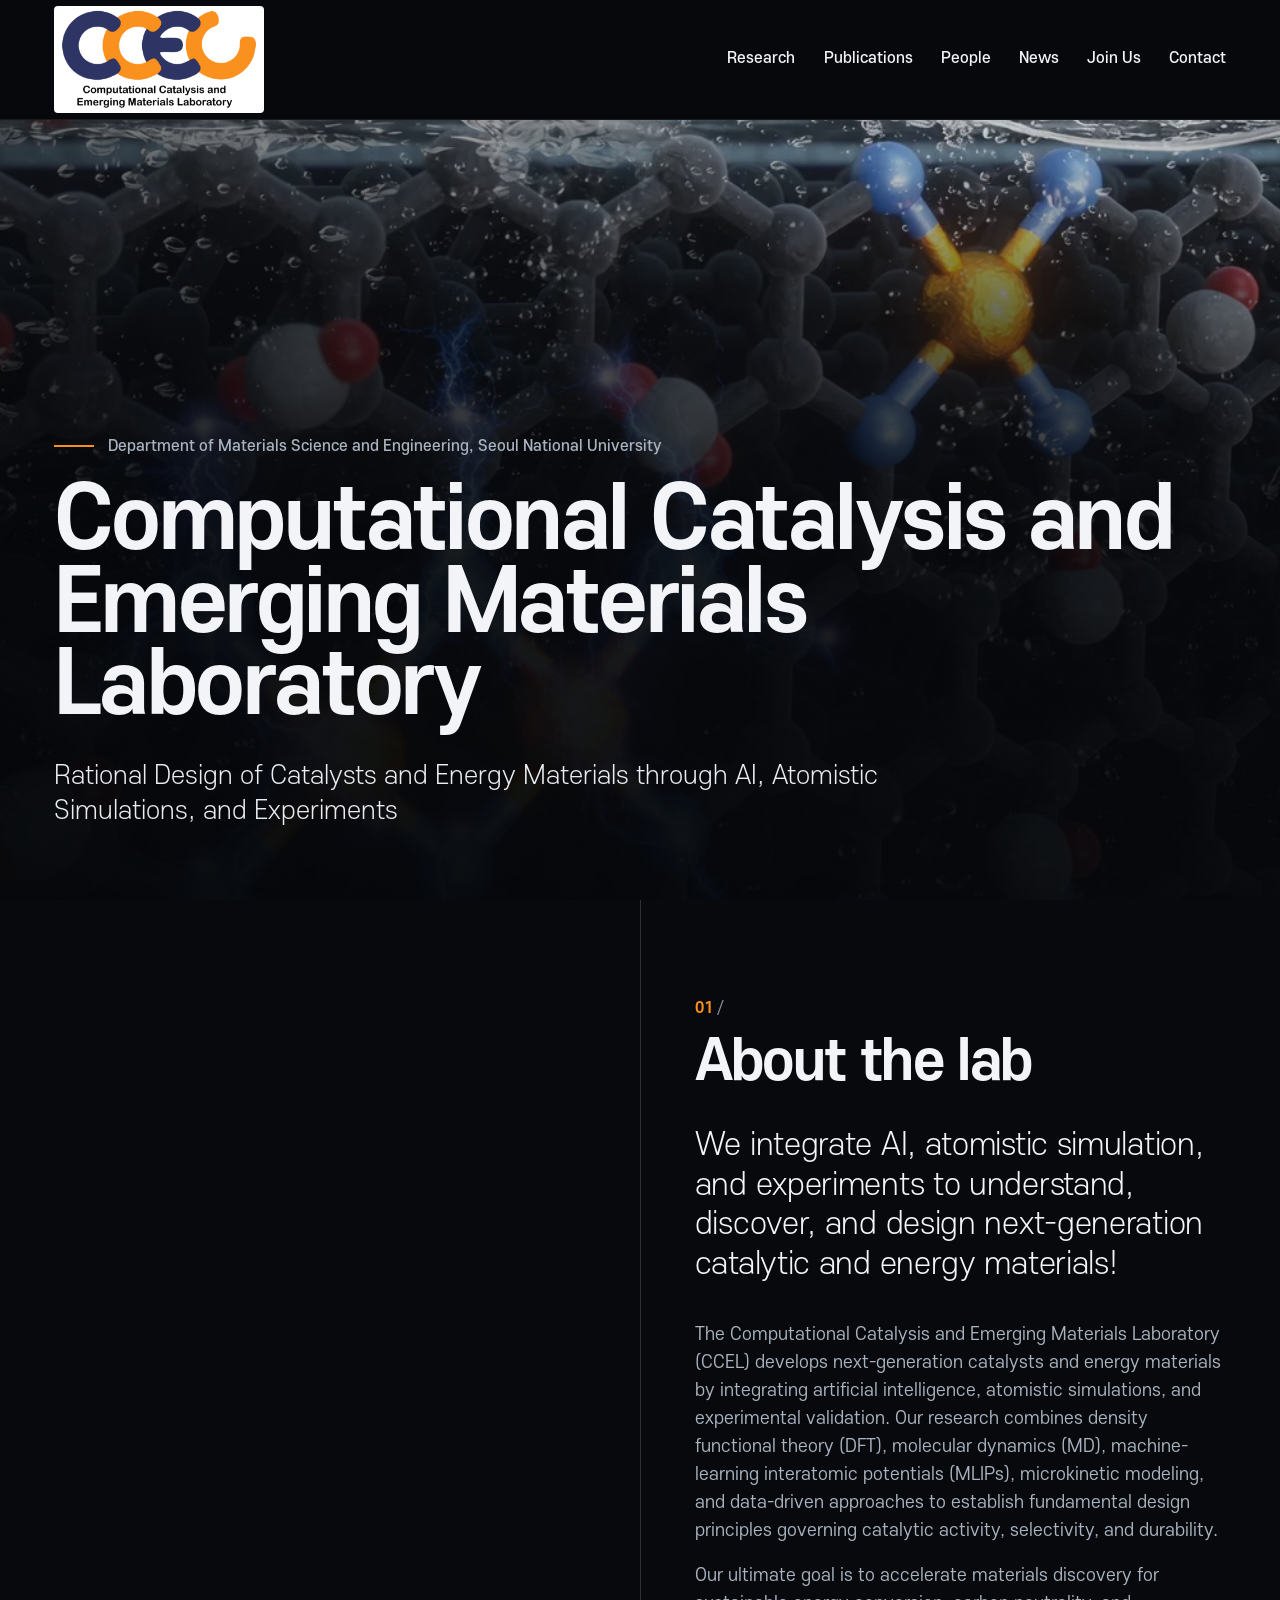
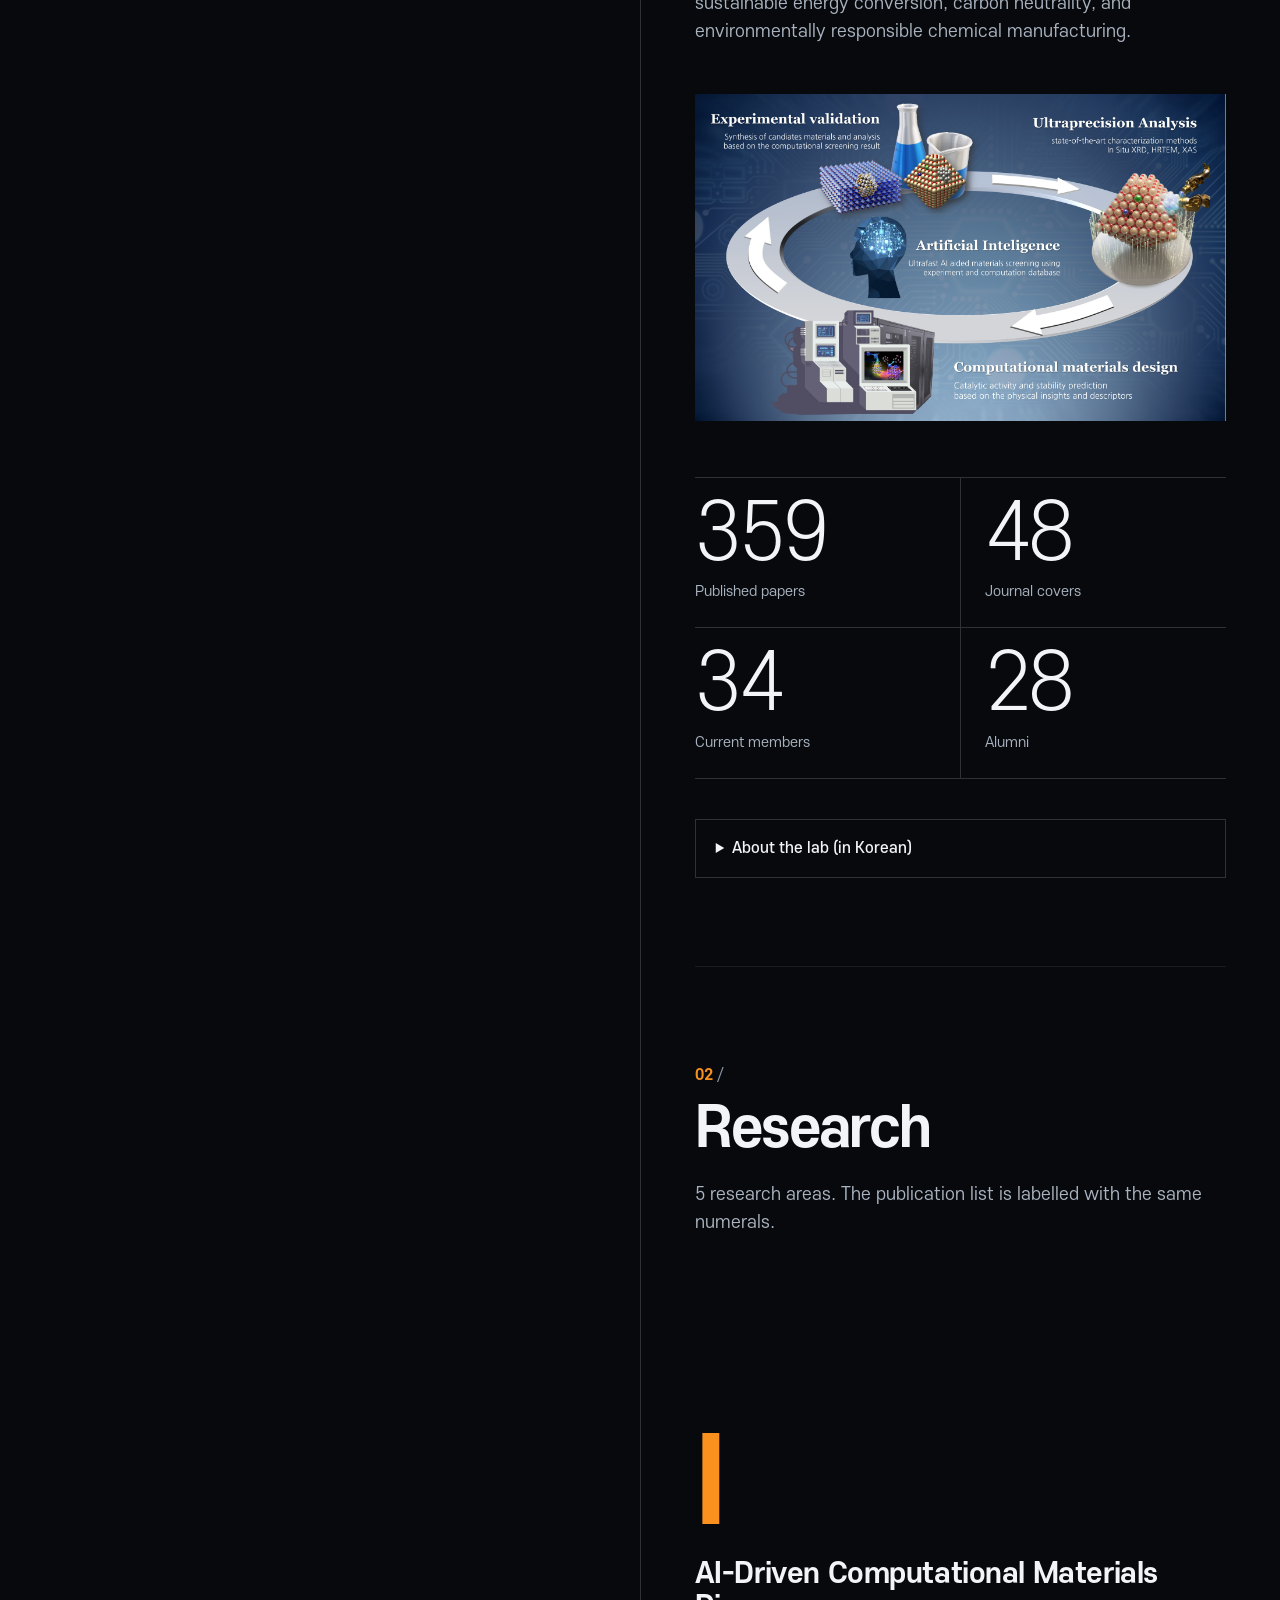
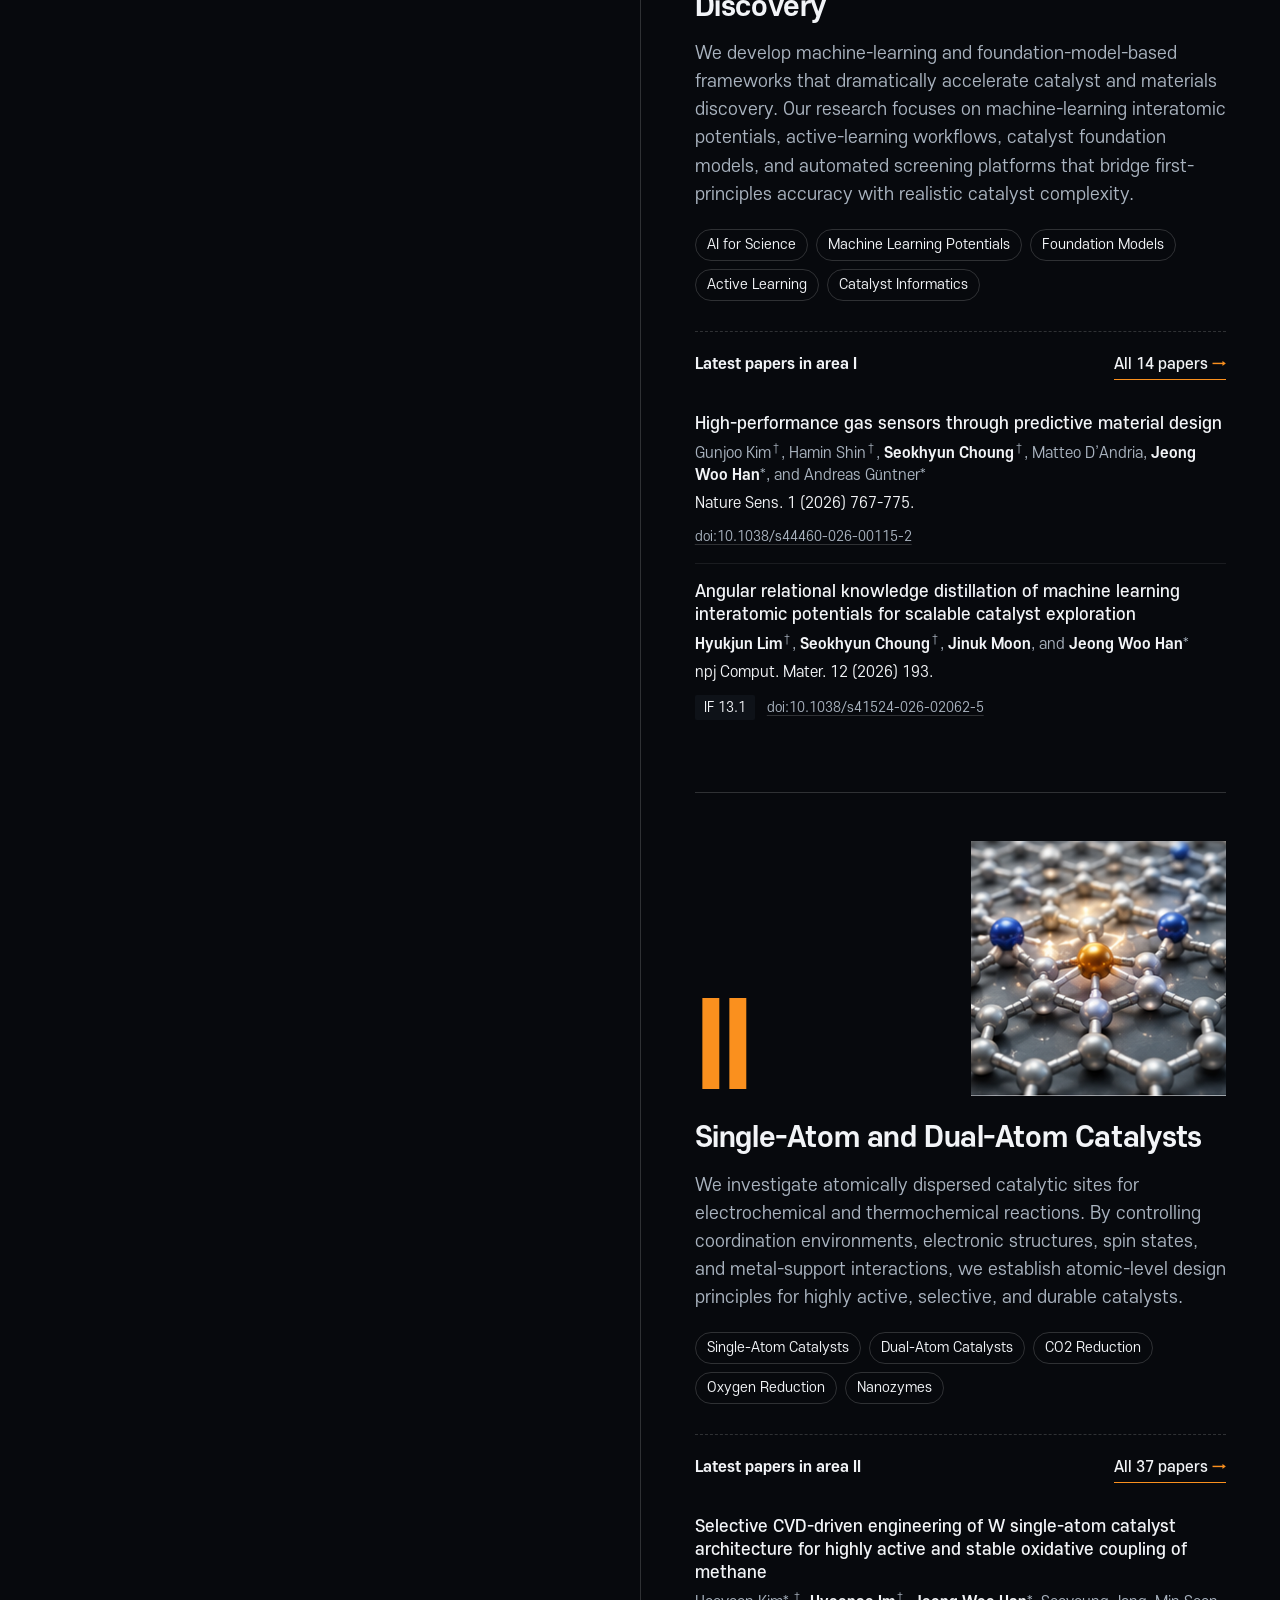
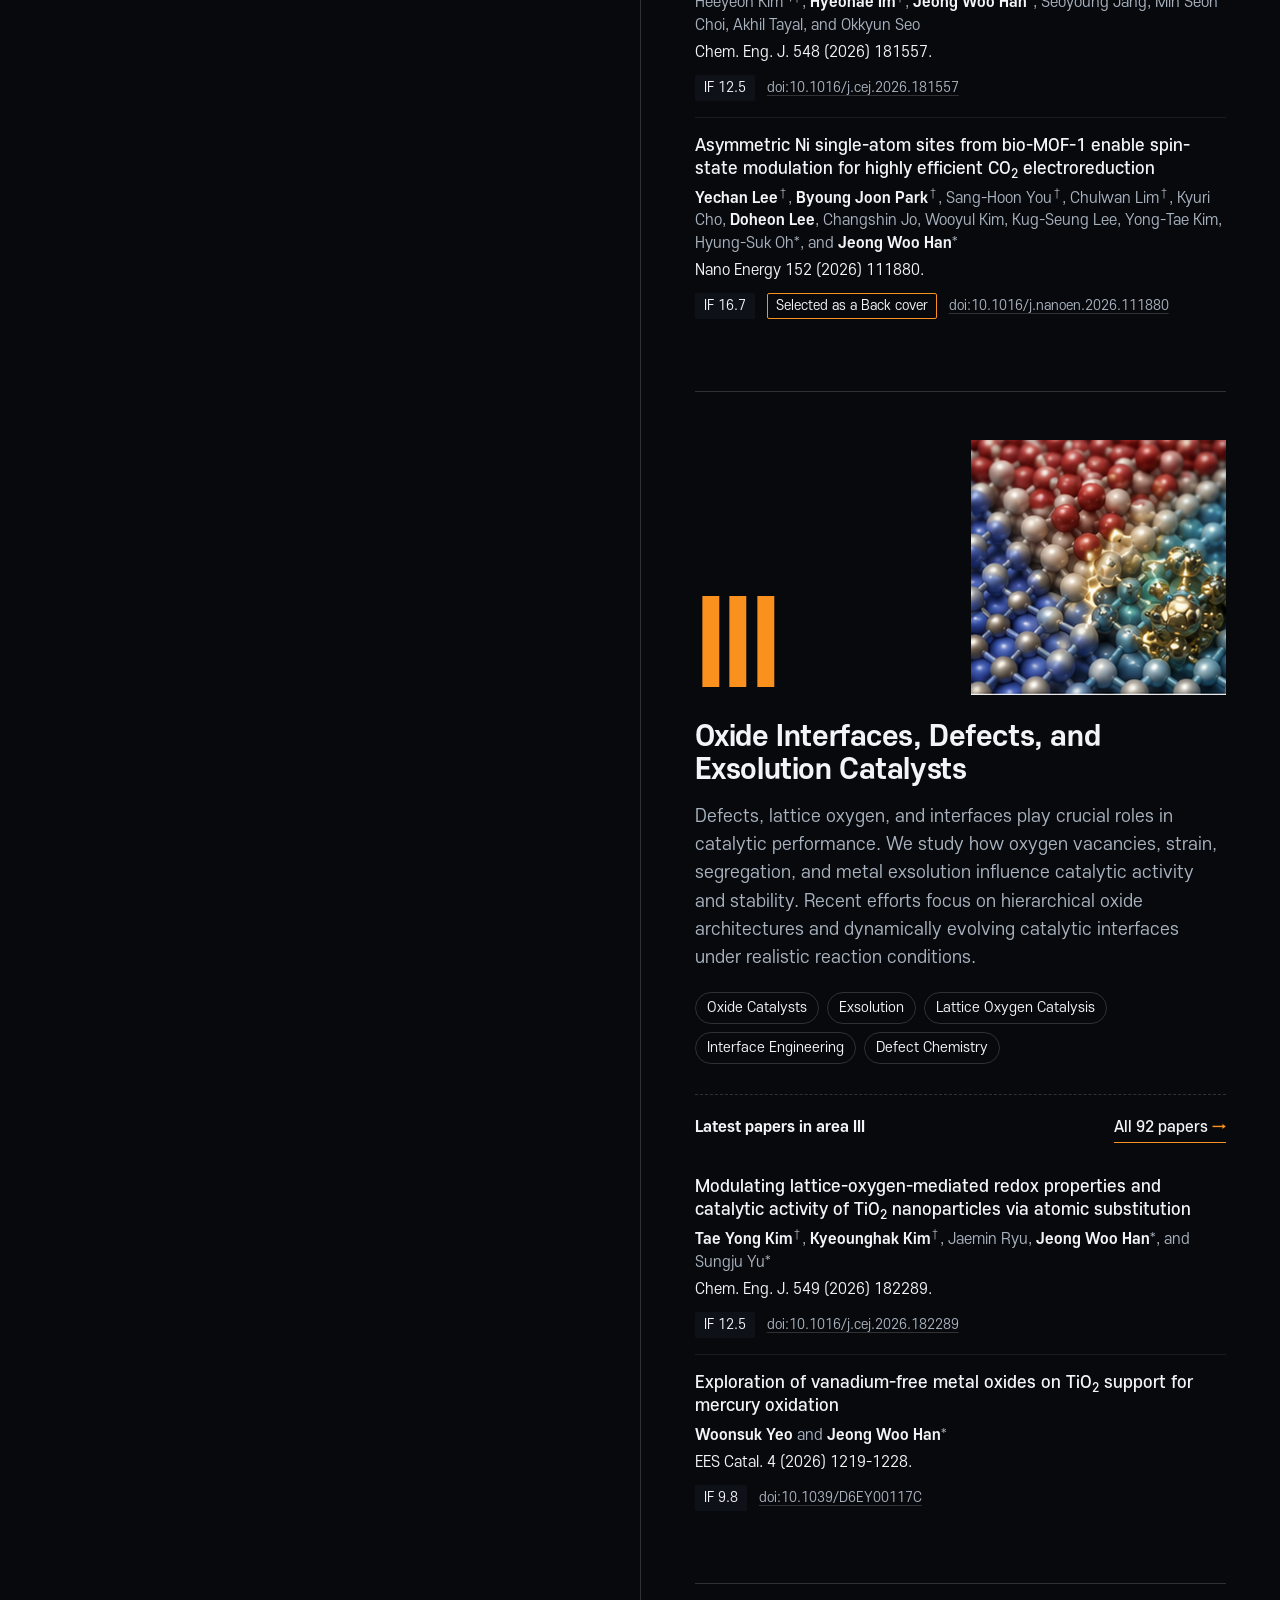
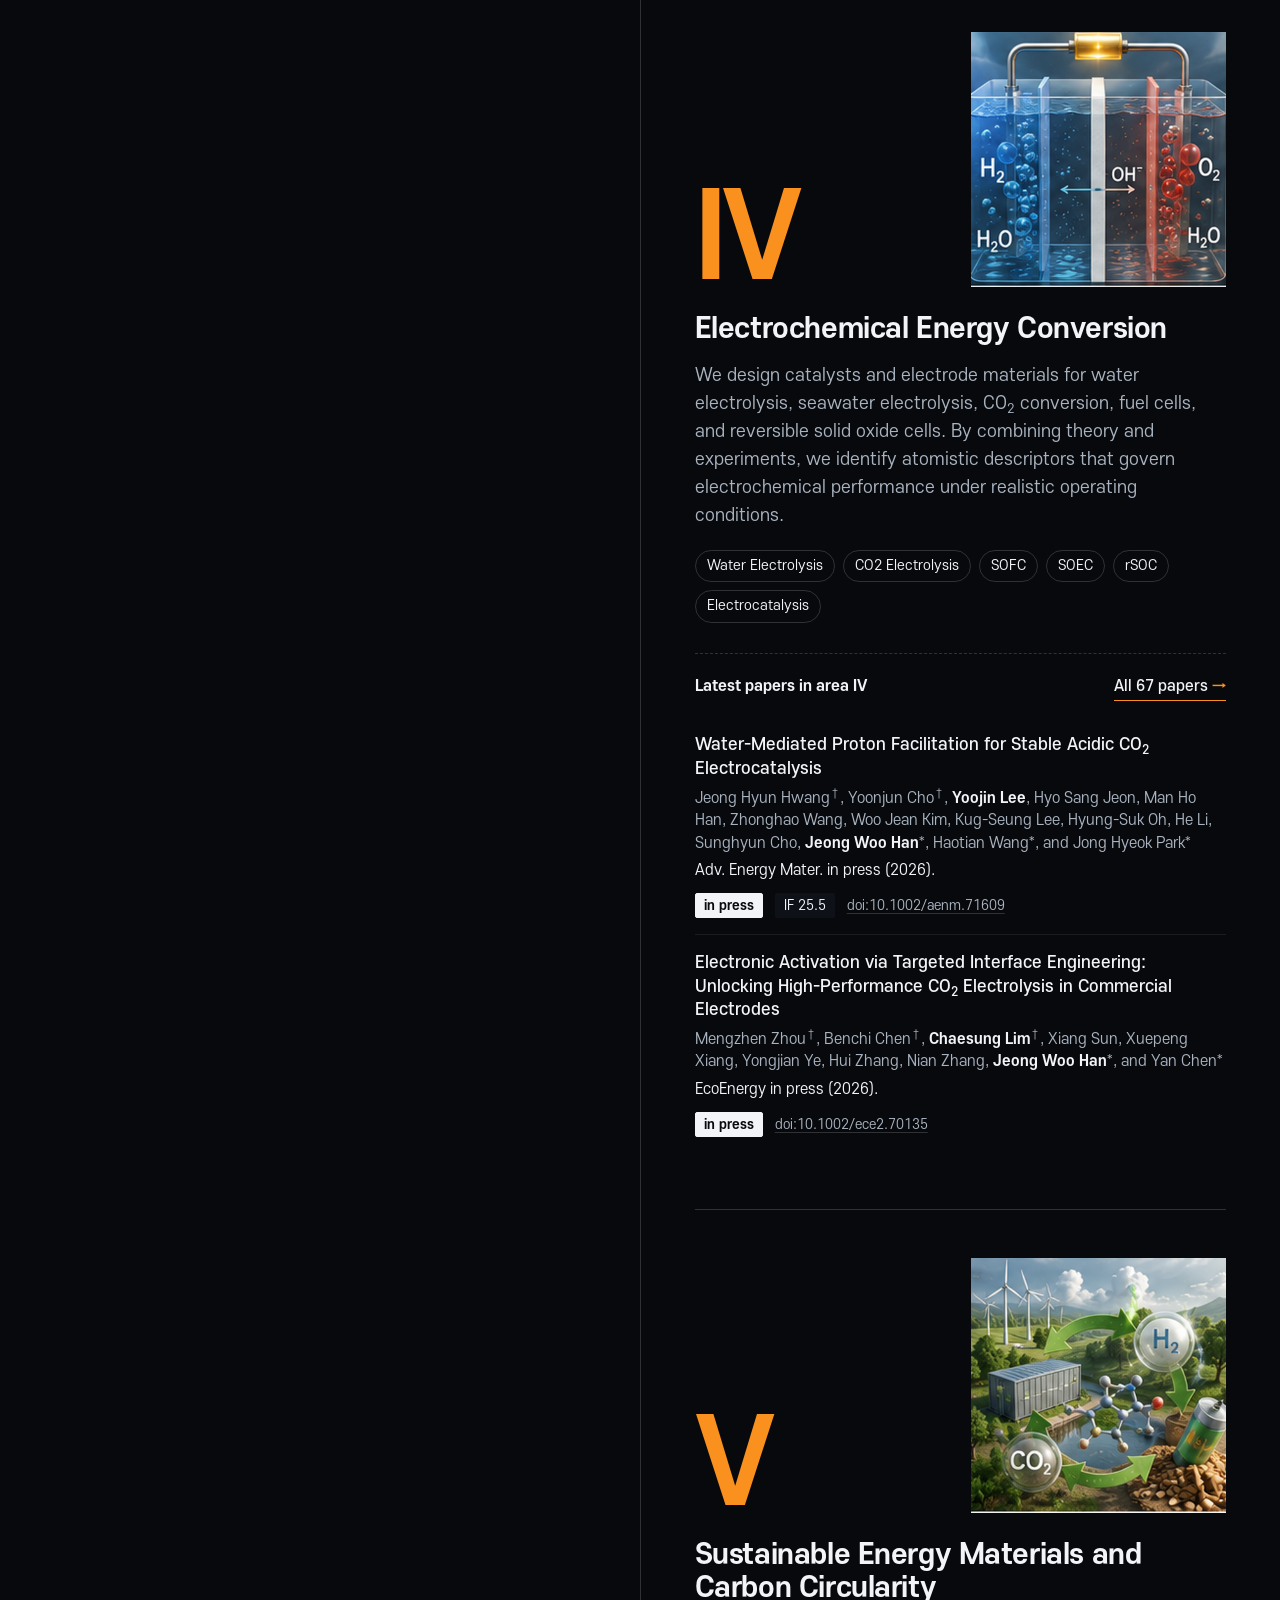
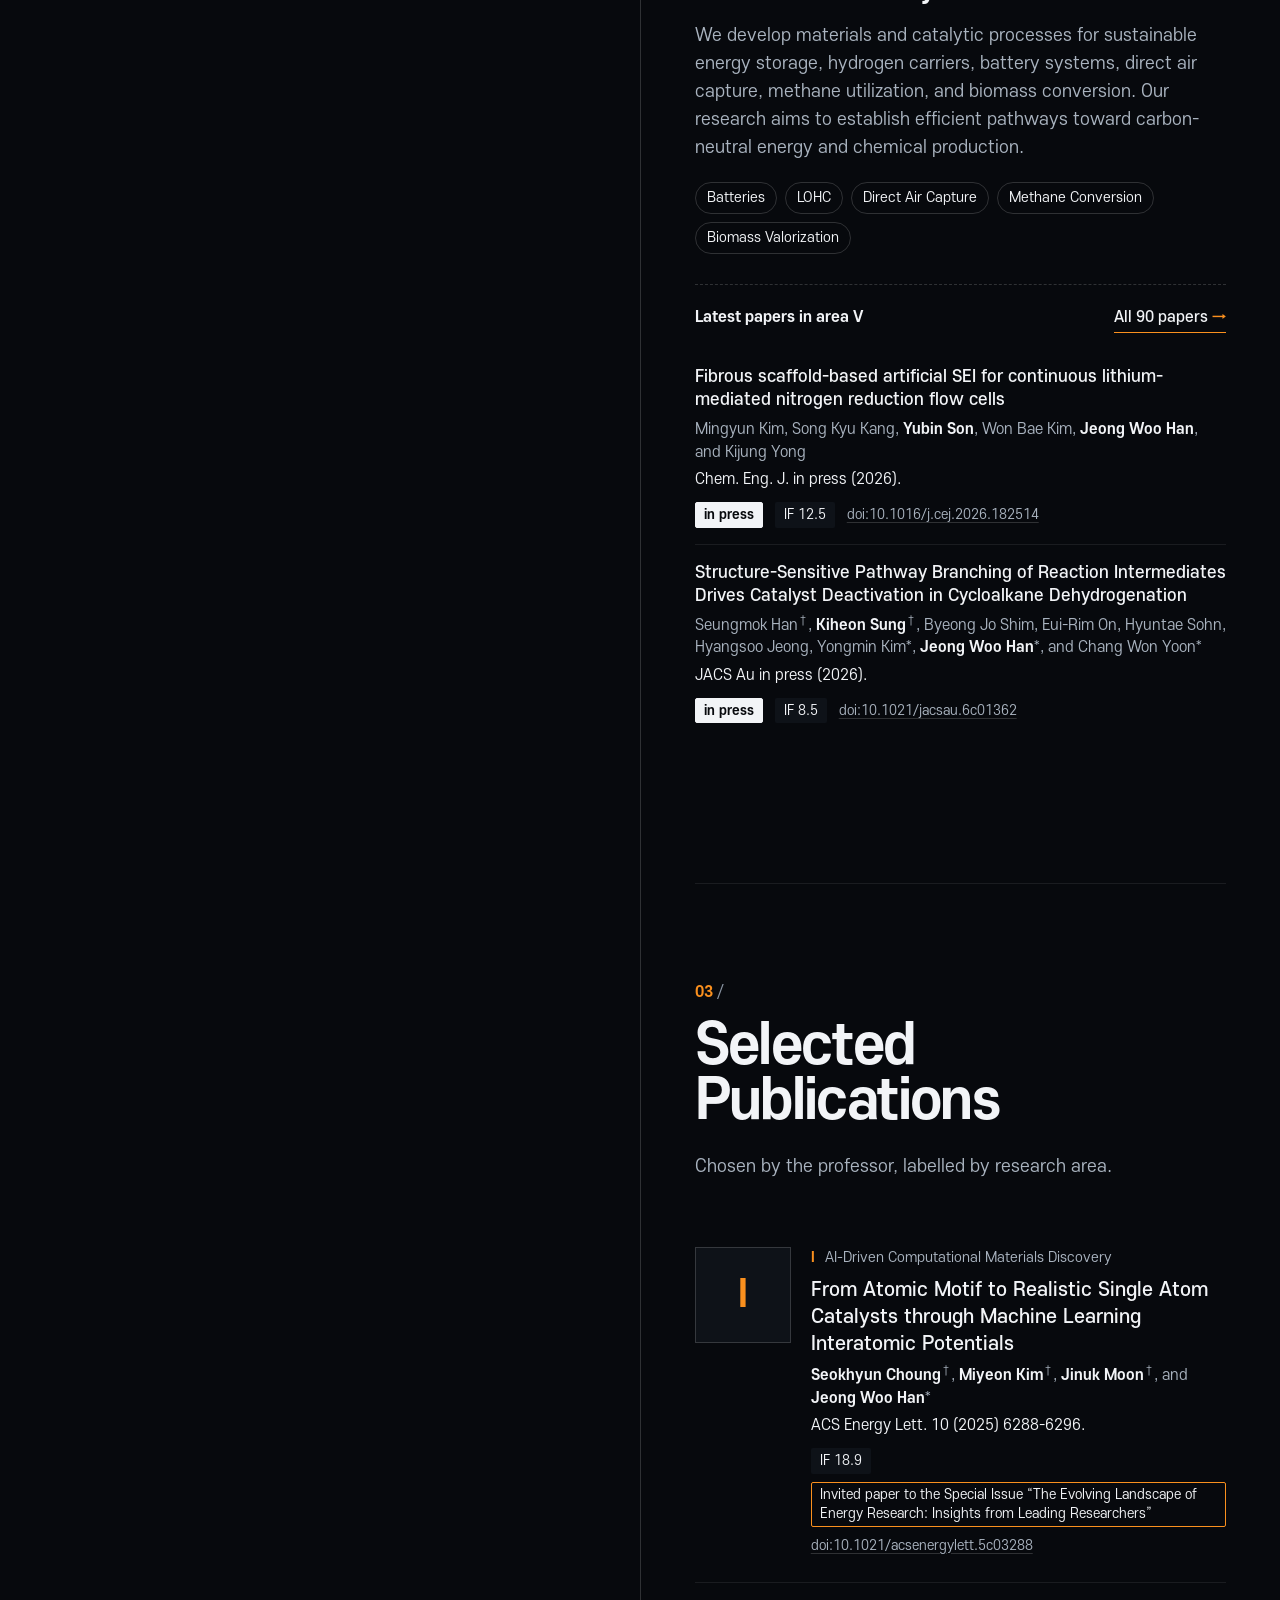
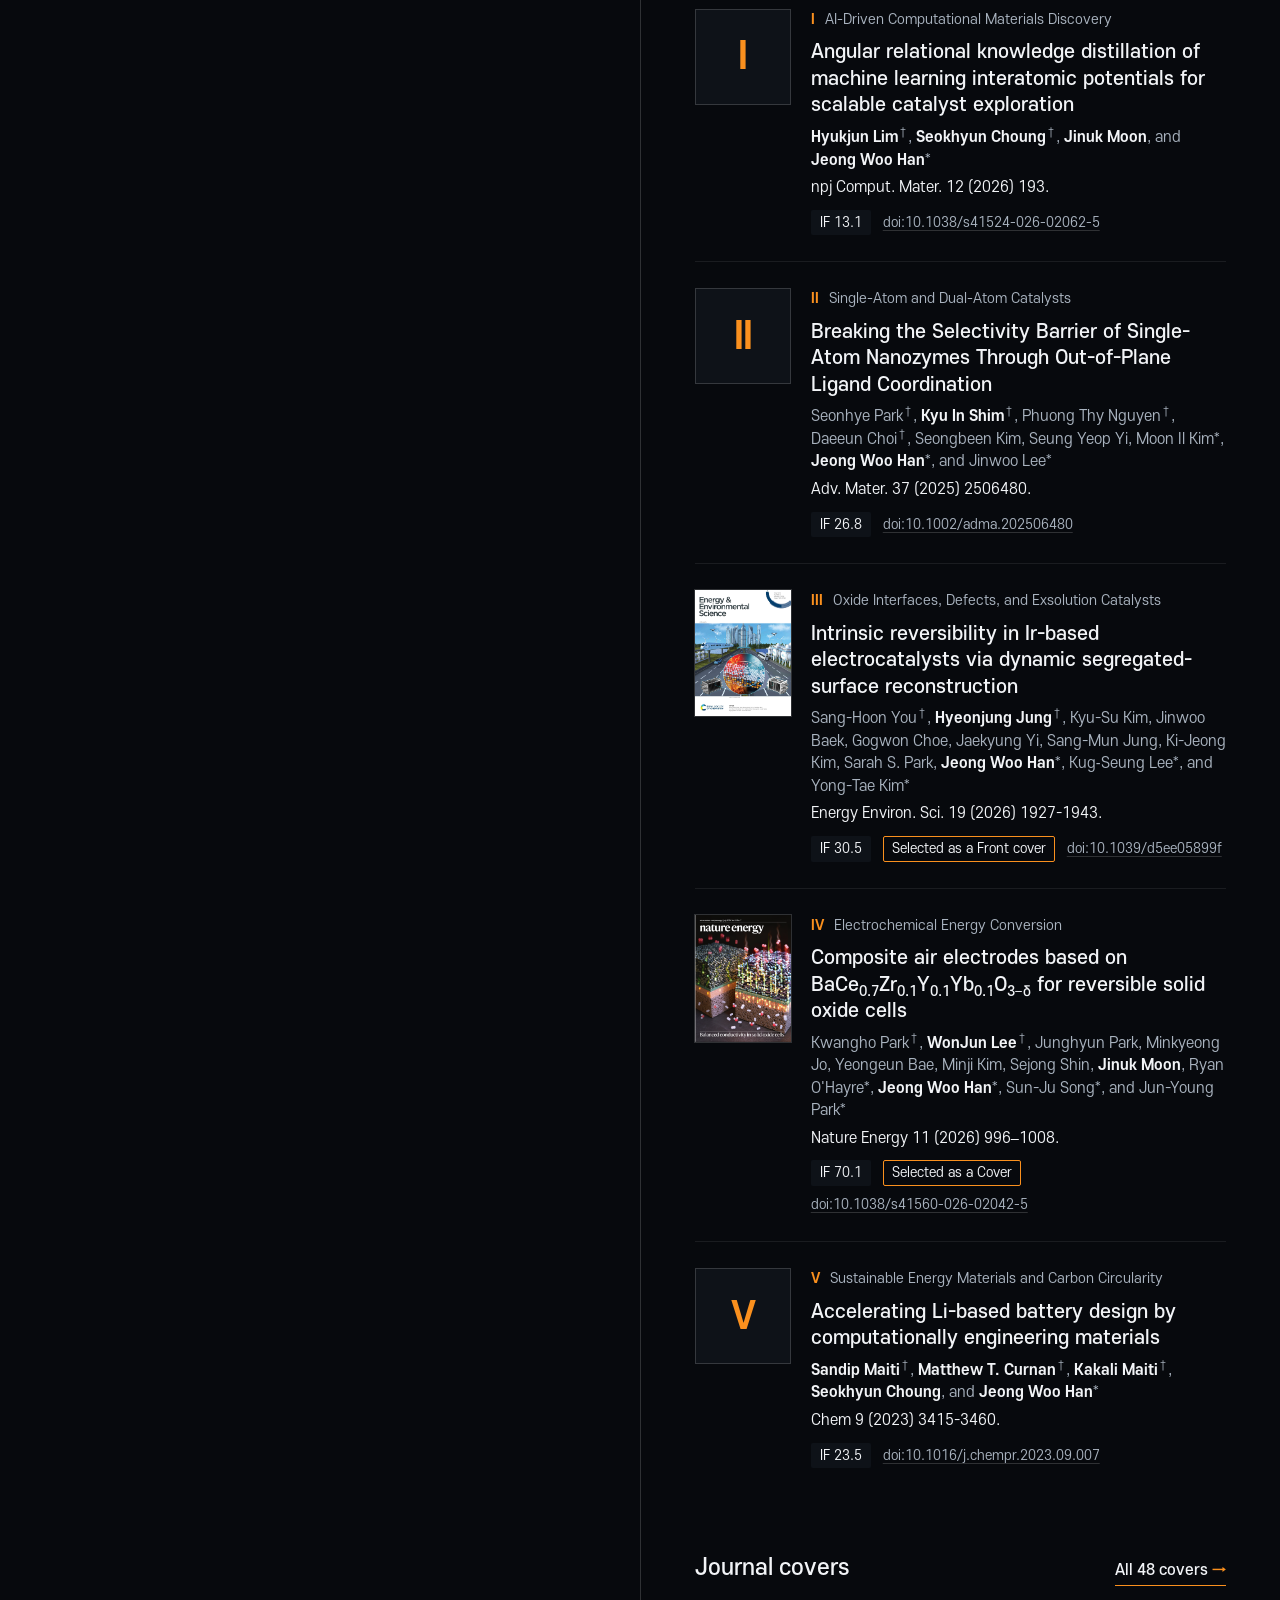
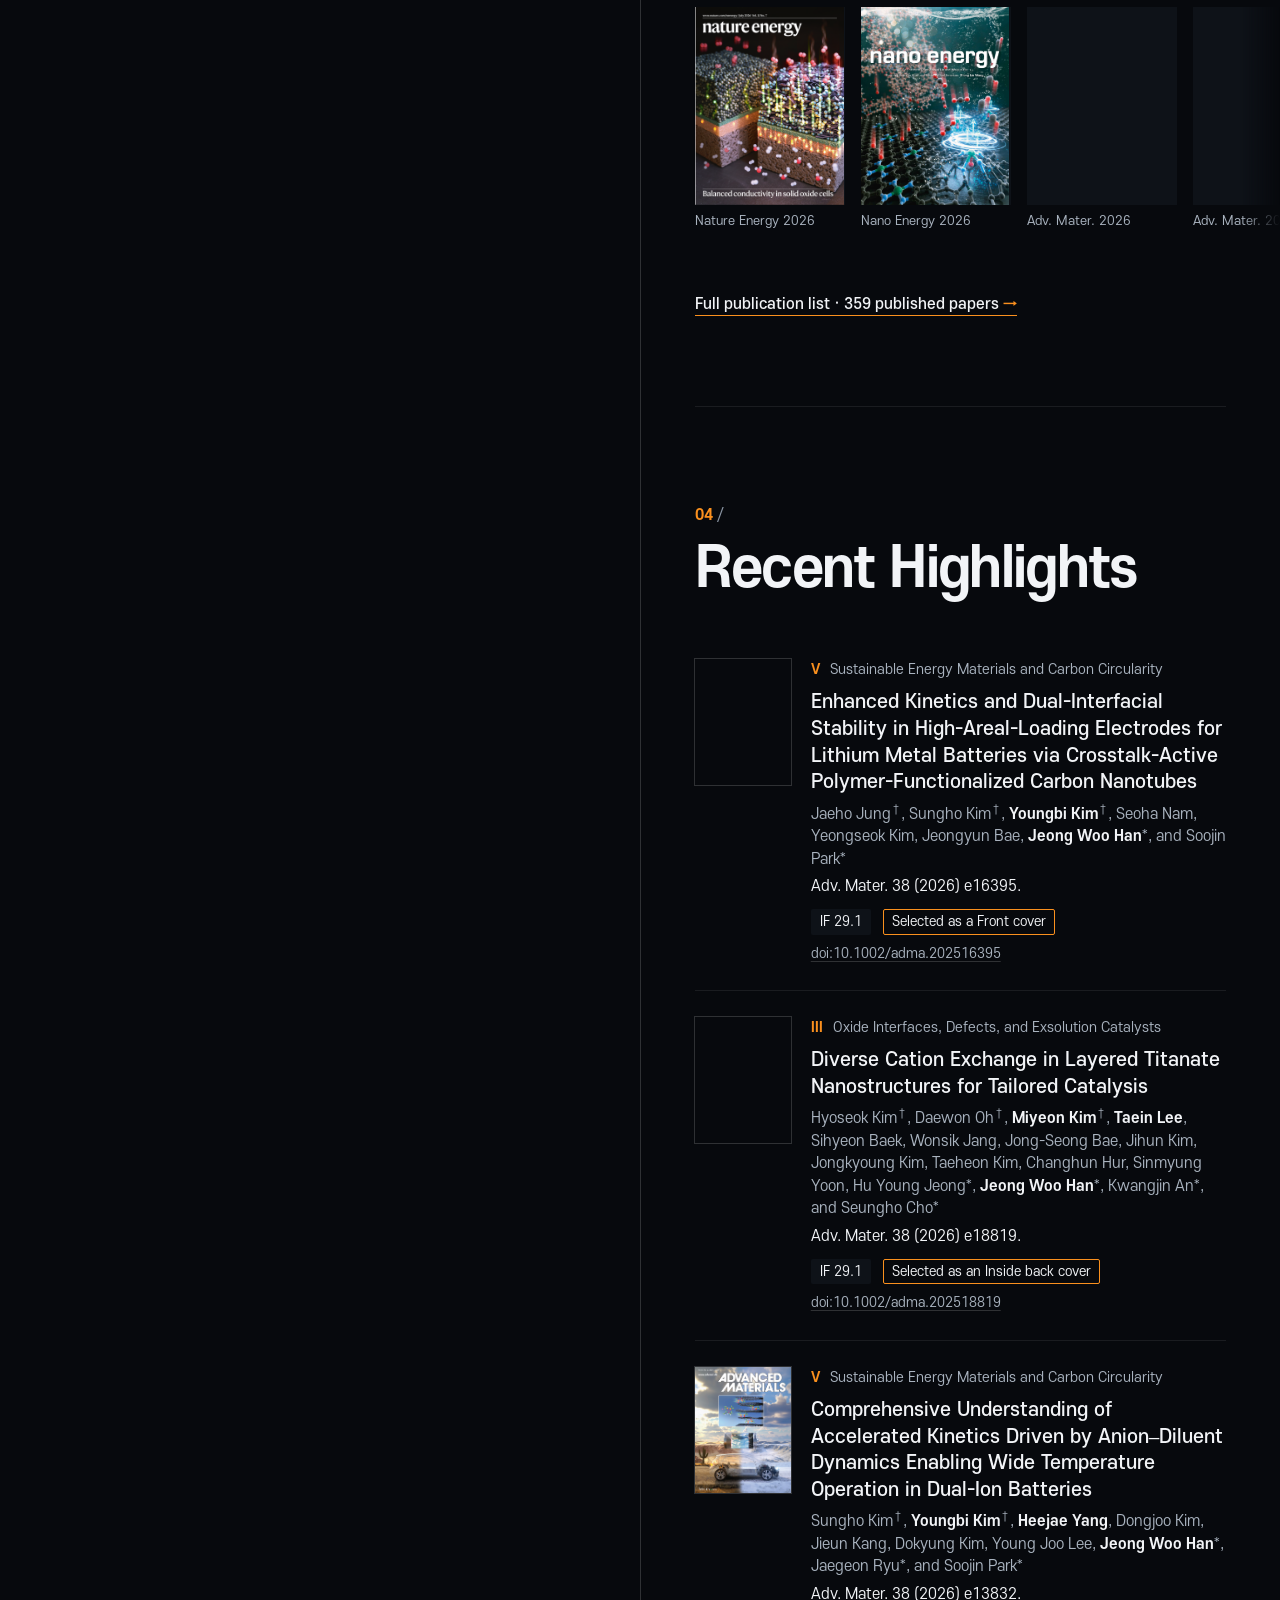
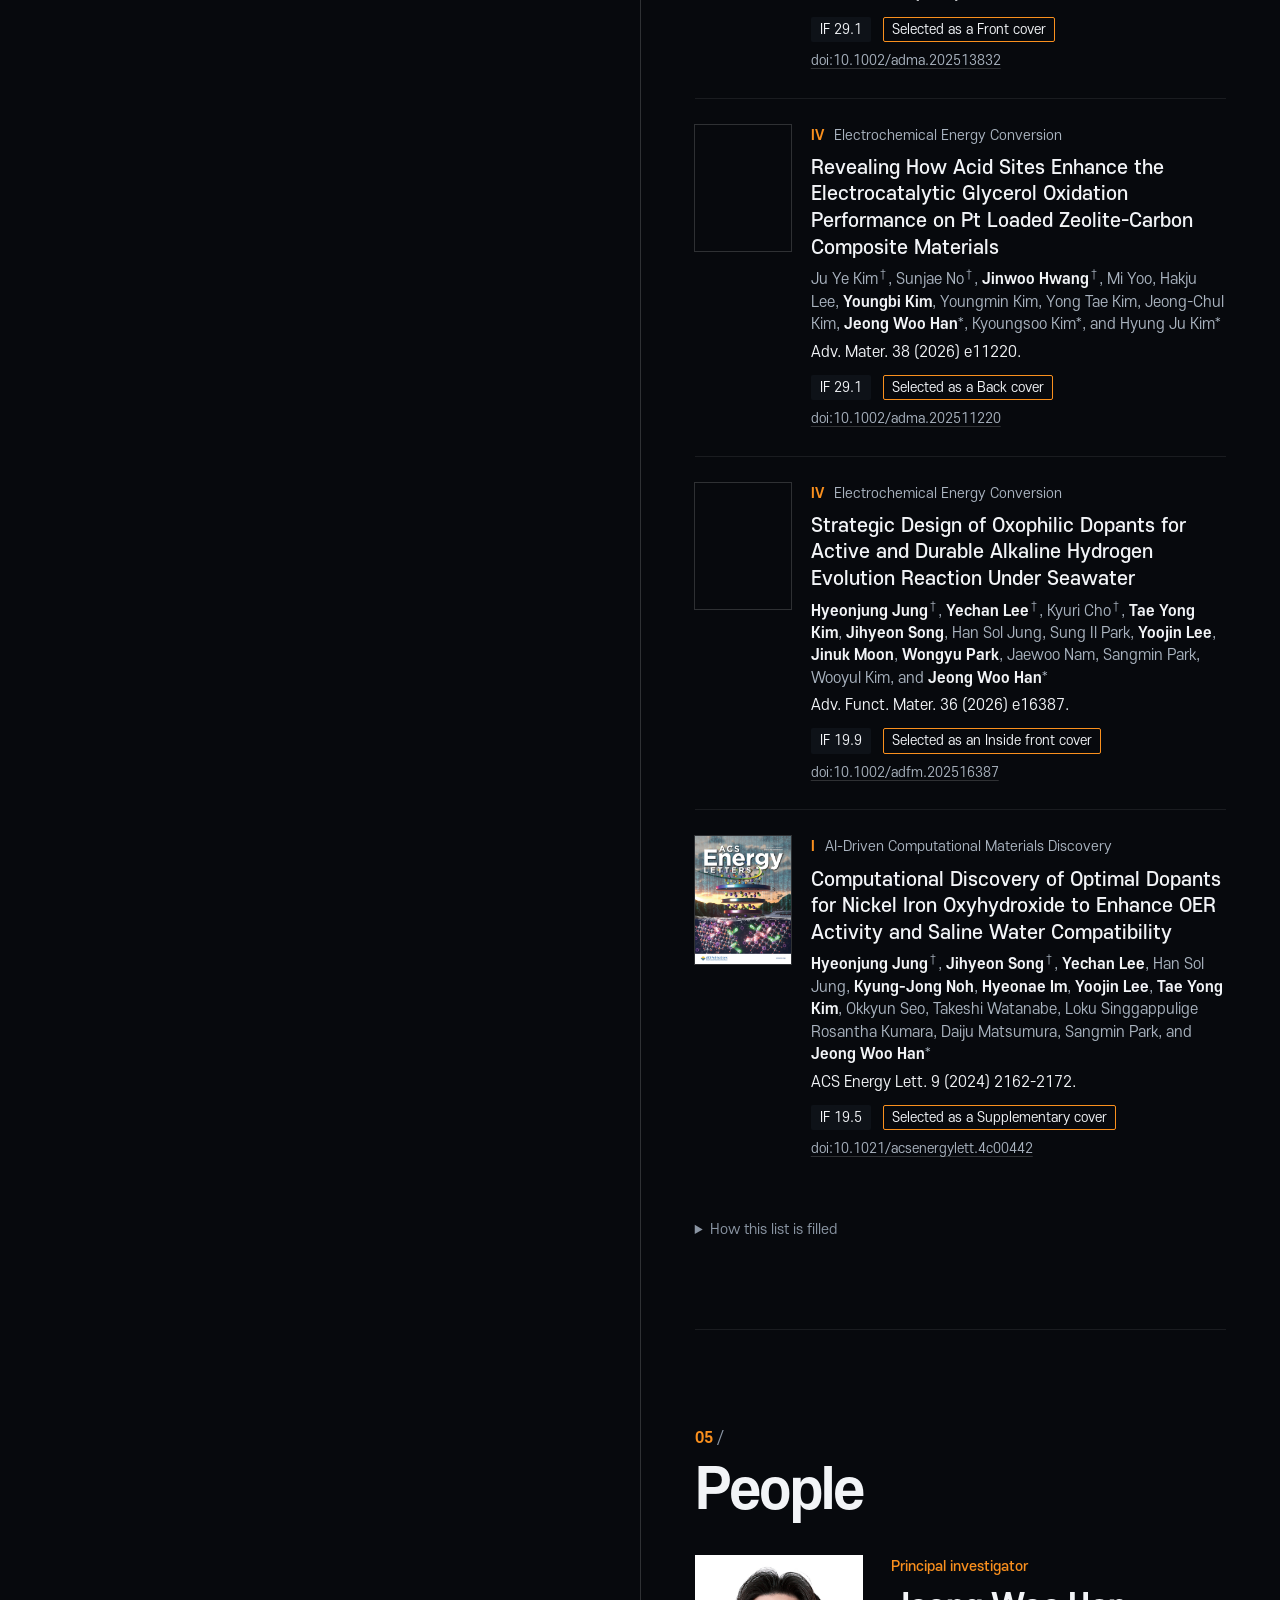
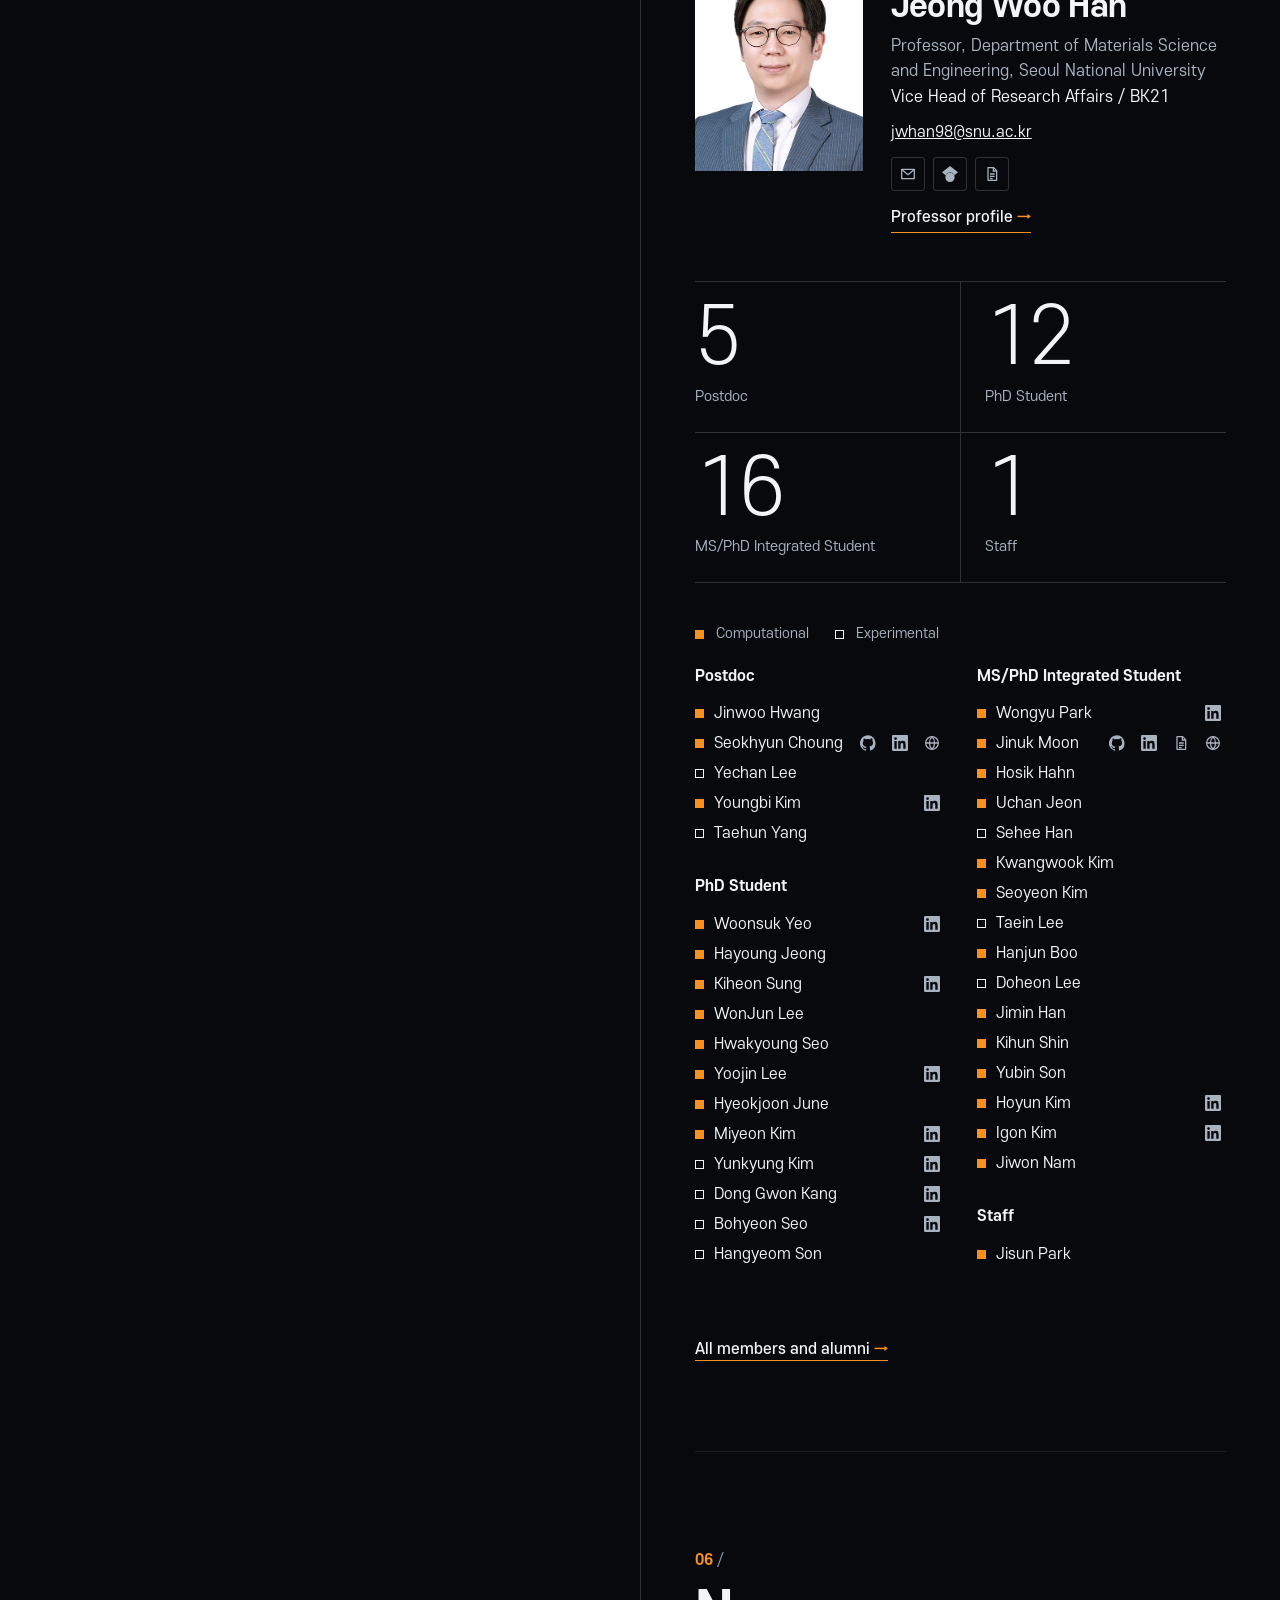
==== index.html @ f956f5bf "CCEL homepage redesign preview: ccel-s7 Claude-Session: https://claude.ai/code/session_01SNpB6kkZCcR" ====
<!doctype html>
<html lang="en">
<head>
<meta name="robots" content="noindex, nofollow">
<meta charset="utf-8">
<meta name="viewport" content="width=device-width, initial-scale=1">
<title>CCEL · Seoul National University</title>
<meta name="description" content="Computational Catalysis and Emerging Materials Laboratory, Department of Materials Science and Engineering, Seoul National University.">
<link rel="icon" href="data:,">
<link rel="stylesheet" href="_shared/brand/brand.css">
<link rel="stylesheet" href="site.css">
<script src="_shared/content.js" defer></script>
<script src="common.js" defer></script>
<script src="stage.js" defer></script>
<script src="home.js" defer></script>
</head>
<body class="home">
<a class="skip" href="#main">Skip to content</a>

<header class="hdr">
  <a class="brand" href="index.html" aria-label="CCEL home">
    <span class="ccel-logo-plate"><img class="ccel-logo" src="_shared/img/logo2.png" alt="CCEL logo" width="200" height="102"></span>
  </a>
  <button class="menu-btn" type="button" aria-expanded="false" aria-controls="nav"><span class="menu-bars" aria-hidden="true"></span>Menu</button>
  <nav id="nav" class="nav" aria-label="Main">
    <a href="index.html#research">Research</a>
    <a href="publications.html">Publications</a>
    <a href="members.html">People</a>
    <a href="index.html#news">News</a>
    <a href="index.html#join">Join Us</a>
    <a href="index.html#contact">Contact</a>
  </nav>
</header>

<!-- the video: a fixed layer behind the opening and the left half of the split -->
<div class="stage" aria-hidden="true">
  <img class="stage-poster" src="_shared/scroll/hero_poster.webp" alt="" fetchpriority="high">
  <canvas class="stage-canvas"></canvas>
</div>

<!-- left panel (desktop): where you are on the page, always on a solid backing -->
<div class="panel" id="panel">
  <nav class="panel-nav" aria-label="Sections on this page" id="panel-nav"></nav>
  <div class="panel-cap" aria-hidden="true">
    <span class="cap-num" id="cap-num">01</span>
    <span class="cap-name" id="cap-name">About</span>
    <span class="cap-sub" id="cap-sub"></span>
  </div>
</div>
<div class="edge" aria-hidden="true"><i id="edge-fill"></i></div>

<main id="main">
  <section class="intro" id="top" aria-labelledby="lab-name">
    <div class="intro-inner">
      <p class="intro-kicker" id="lab-aff"></p>
      <h1 class="intro-title" id="lab-name">CCEL</h1>
      <p class="intro-lead" id="lab-headline"></p>
    </div>
  </section>

  <div class="split">
    <div class="split-spacer" aria-hidden="true"></div>
    <div class="col">

      <section class="sec" id="about" data-label="About" aria-labelledby="h-about">
        <header class="sec-head"><span class="sec-num"></span><h2 id="h-about">About the lab</h2></header>
        <p class="statement" id="tagline"></p>
        <div class="prose" id="intro"></div>
        <figure class="plate" id="loop"></figure>
        <dl class="stats" id="stats"></dl>
        <details class="ko-box">
          <summary>About the lab (in Korean)</summary>
          <p lang="ko" id="about-ko"></p>
        </details>
      </section>

      <section class="sec" id="research" data-label="Research" aria-labelledby="h-research">
        <header class="sec-head"><span class="sec-num"></span><h2 id="h-research">Research</h2></header>
        <p class="lede" id="areas-lede"></p>
        <div id="areas"></div>
      </section>

      <section class="sec" id="publications" data-label="Selected Publications" aria-labelledby="h-pubs">
        <header class="sec-head"><span class="sec-num"></span><h2 id="h-pubs">Selected Publications</h2></header>
        <p class="lede">Chosen by the professor, labelled by research area.</p>
        <div class="cites" id="pins"></div>
        <div class="covers-block">
          <div class="row-head"><h3 class="h-small">Journal covers</h3><a class="more" id="covers-more" href="publications.html#covers">All covers</a></div>
          <div class="marquee" id="marquee"></div>
        </div>
        <p class="more-row"><a class="more" href="publications.html" id="all-pubs">Full publication list</a></p>
      </section>

      <section class="sec" id="highlights" data-label="Recent Highlights" aria-labelledby="h-hl">
        <header class="sec-head"><span class="sec-num"></span><h2 id="h-hl">Recent Highlights</h2></header>
        <div class="cites" id="hl"></div>
        <details class="rules"><summary>How this list is filled</summary><p id="rules"></p></details>
      </section>

      <section class="sec" id="people" data-label="People" aria-labelledby="h-people">
        <header class="sec-head"><span class="sec-num"></span><h2 id="h-people">People</h2></header>
        <div class="prof" id="prof"></div>
        <dl class="stats stats-4" id="group-counts"></dl>
        <div class="roster" id="roster"></div>
        <p class="more-row"><a class="more" href="members.html">All members and alumni</a></p>
      </section>

      <section class="sec" id="news" data-label="News" aria-labelledby="h-news">
        <header class="sec-head"><span class="sec-num"></span><h2 id="h-news">News</h2></header>
        <ol class="news" id="news-list"></ol>
      </section>

      <section class="sec" id="join" data-label="Join Us" aria-labelledby="h-join">
        <header class="sec-head"><span class="sec-num"></span><h2 id="h-join">Join Us</h2></header>
        <p class="eyebrow">Open positions · notice in Korean</p>
        <p class="ko-notice" lang="ko" id="opening"></p>
        <p class="join-mail" id="join-mail"></p>
      </section>

      <section class="sec" id="contact" data-label="Contact" aria-labelledby="h-contact">
        <header class="sec-head"><span class="sec-num"></span><h2 id="h-contact">Contact</h2></header>
        <dl class="contact" id="contact-list"></dl>
      </section>

    </div>
  </div>
</main>

<footer class="ft" id="footer"></footer>
<noscript><p class="nojs">This page renders its content from the lab's data file and needs JavaScript.</p></noscript>
</body>
</html>
---- _shared/brand/brand.css ----
/* CCEL brand layer: shared by every candidate and the final site.
   Font = S-CoreDream (에스코어 드림), the typeface the current ccel.snu.ac.kr already uses (class ks4 etc.).
   Self-hosted so the IIS site has no CDN dependency. Logo = ../img/logo2.png (data: CCEL.lab.logo), used as-is. */
@font-face { font-family: 'S-CoreDream'; font-weight: 300; font-style: normal; font-display: swap;
  src: url('fonts/S-CoreDream-3Light.woff') format('woff'); }
@font-face { font-family: 'S-CoreDream'; font-weight: 400; font-style: normal; font-display: swap;
  src: url('fonts/S-CoreDream-4Regular.woff') format('woff'); }
@font-face { font-family: 'S-CoreDream'; font-weight: 500; font-style: normal; font-display: swap;
  src: url('fonts/S-CoreDream-5Medium.woff') format('woff'); }
@font-face { font-family: 'S-CoreDream'; font-weight: 700; font-style: normal; font-display: swap;
  src: url('fonts/S-CoreDream-6Bold.woff') format('woff'); }
:root { --ccel-font: 'S-CoreDream', 'Noto Sans KR', 'Apple SD Gothic Neo', 'Malgun Gothic', sans-serif; }

/* Official logo, unaltered. Put it on .ccel-logo-plate when the header background is dark. */
.ccel-logo { display: block; height: auto; width: 200px; max-width: 100%; }
.ccel-logo-plate { display: inline-block; background: #fff; border-radius: 6px; padding: 6px 10px; line-height: 0; }
@media (max-width: 768px) { .ccel-logo { width: 160px; } }
---- site.css ----
/* S7 Bold split screen. One family (S-CoreDream via brand.css), near-black ground, one accent:
   the orange of the official logo. Long lists sit on a white reading sheet. */
:root {
  --bg: #07090d;
  --bg2: #0e1218;
  --line: rgba(255, 255, 255, .16);
  --line2: rgba(255, 255, 255, .08);
  --text: #f2f4f7;
  --muted: #a9b3bf;
  --dim: #8a95a3;
  --accent: #fa901e;          /* logo orange */
  --paper: #ffffff;
  --ink: #12151b;
  --ink2: #4a5361;
  --ink-accent: #a14b05;      /* orange darkened for text on white (5.6:1) */
  --rule: #e3e5e9;
  --hdr: 120px;
  --hdr-c: 92px;
  --pad: clamp(20px, 4.2vw, 64px);
}

* { box-sizing: border-box; }
html { -webkit-text-size-adjust: 100%; }
body {
  margin: 0; background: var(--bg); color: var(--text);
  font-family: var(--ccel-font); font-size: 17px; line-height: 1.65; font-weight: 400;
  -webkit-font-smoothing: antialiased; text-rendering: optimizeLegibility;
}
button, input, select, textarea { font: inherit; color: inherit; }
img { max-width: 100%; }
a { color: inherit; }
sub, sup { font-size: .72em; line-height: 0; }
p { margin: 0; }
h1, h2, h3, h4 { margin: 0; font-weight: 700; }
:focus-visible { outline: 2px solid var(--accent); outline-offset: 3px; }
.sr { position: absolute !important; width: 1px; height: 1px; overflow: hidden; clip: rect(0 0 0 0); white-space: nowrap; }
.skip { position: absolute; left: 12px; top: -60px; z-index: 100; background: var(--accent); color: #000; padding: 10px 14px; text-decoration: none; font-weight: 700; }
.skip:focus { top: 12px; }
[id] { scroll-margin-top: calc(var(--hdr-c) + 24px); }

/* ---------------- header ---------------- */
.hdr {
  position: fixed; inset: 0 0 auto 0; z-index: 50; height: var(--hdr);
  display: flex; align-items: center; justify-content: space-between; gap: 24px;
  padding: 0 var(--pad); background: #06080c; border-bottom: 1px solid var(--line2);
  transition: height .25s ease;
}
.hdr.is-compact { height: var(--hdr-c); }
.brand { display: block; line-height: 0; }
.hdr .ccel-logo-plate { padding: 4px 7px; border-radius: 4px; }
.hdr .ccel-logo { width: 196px; transition: width .25s ease; }
.hdr.is-compact .ccel-logo { width: 150px; }
.nav { display: flex; gap: clamp(16px, 2.2vw, 34px); }
.nav a { text-decoration: none; font-size: 15px; font-weight: 500; color: var(--text); padding: 6px 0; border-bottom: 2px solid transparent; }
.nav a:hover, .nav a[aria-current="page"] { border-bottom-color: var(--accent); }
.menu-btn { display: none; }

/* ---------------- stage (video) ---------------- */
.stage { position: fixed; inset: 0; z-index: 0; background: #05070a; overflow: hidden; }
.stage-poster, .stage-canvas { position: absolute; inset: 0; width: 100%; height: 100%; display: block; object-fit: cover; }
.stage-canvas { opacity: 0; transition: opacity .3s ease; }
.stage.is-live .stage-canvas { opacity: 1; }

/* ---------------- opening ---------------- */
main { position: relative; z-index: 1; }
.intro {
  position: relative; min-height: 100vh; min-height: 100svh; display: flex; align-items: flex-end;
  padding: calc(var(--hdr) + 48px) var(--pad) clamp(48px, 8vh, 96px);
  /* the scrim travels with the text, so the type always sits on it */
  background:
    linear-gradient(to top, rgba(5, 7, 10, .96) 0%, rgba(5, 7, 10, .9) 38%, rgba(5, 7, 10, .62) 64%, rgba(5, 7, 10, .12) 86%, rgba(5, 7, 10, 0) 100%),
    linear-gradient(to right, rgba(5, 7, 10, .55) 0%, rgba(5, 7, 10, 0) 70%);
}
.intro-inner { max-width: 1240px; }
.intro-kicker { font-size: 15px; font-weight: 500; color: var(--muted); margin-bottom: 22px; display: flex; align-items: center; gap: 14px; }
.intro-kicker::before { content: ""; width: 40px; height: 2px; background: var(--accent); flex: none; }
.intro-title { font-size: clamp(40px, 6.6vw, 104px); line-height: .98; letter-spacing: -.03em; font-weight: 700; max-width: 13.5em; }
.intro-lead { margin-top: 30px; font-size: clamp(19px, 1.95vw, 28px); line-height: 1.38; font-weight: 300; color: #e9ecf1; max-width: 34em; }

/* ---------------- split ---------------- */
.split { display: grid; grid-template-columns: 1fr 1fr; }
.col { background: var(--bg); border-left: 1px solid var(--line); padding: 0 var(--pad); min-width: 0; }
.panel {
  position: fixed; z-index: 2; left: 0; top: var(--hdr-c); bottom: 0; width: 50%;
  pointer-events: none; opacity: 0; visibility: hidden; transition: opacity .3s ease, visibility .3s;
}
.panel.is-on { opacity: 1; visibility: visible; }
.panel-nav { pointer-events: auto; position: absolute; left: var(--pad); top: 28px; display: flex; flex-direction: column; align-items: flex-start; gap: 6px; }
.panel-nav a {
  display: inline-flex; gap: 10px; align-items: baseline; text-decoration: none; font-size: 13.5px; font-weight: 500;
  color: var(--muted); background: #06080c; padding: 5px 11px 4px; border-radius: 2px;
}
.panel-nav a span { color: var(--dim); font-size: 12px; }
.panel-nav a:hover { color: var(--text); }
.panel-nav a.is-active { background: var(--accent); color: #111; }
.panel-nav a.is-active span { color: #111; }
.panel-cap {
  position: absolute; left: 0; bottom: 0; background: #06080c; padding: 26px var(--pad) 30px;
  min-width: 340px; max-width: 78%; display: flex; flex-direction: column;
}
.cap-num { font-size: clamp(110px, 11.5vw, 176px); line-height: .8; font-weight: 700; letter-spacing: -.05em; color: var(--accent); }
.cap-name { margin-top: 18px; font-size: 26px; font-weight: 500; line-height: 1.2; }
.cap-sub { margin-top: 8px; font-size: 15px; color: var(--muted); line-height: 1.45; max-width: 34ch; }
.cap-sub:empty { display: none; }
@media (min-width: 960px) and (max-height: 760px) {
  .cap-num { font-size: 104px; }
  .cap-name { margin-top: 12px; font-size: 22px; }
  .panel-cap { padding: 18px var(--pad) 22px; }
  .panel-nav { top: 18px; gap: 4px; }
  .panel-nav a { padding: 3px 10px 2px; }
}
.edge { position: fixed; z-index: 2; left: 50%; top: var(--hdr-c); bottom: 0; width: 2px; margin-left: -1px; opacity: 0; transition: opacity .3s; }
.edge i { display: block; height: 100%; background: var(--accent); transform-origin: top; transform: scaleY(0); }
.is-split .edge { opacity: 1; }

/* ---------------- sections in the reading column ---------------- */
.sec { padding: 96px 0 88px; border-top: 1px solid var(--line2); }
.sec:first-child { border-top: 0; }
.sec-head { margin-bottom: 36px; }
.sec-num { display: block; font-size: 15px; font-weight: 700; color: var(--accent); margin-bottom: 14px; }
.sec-num::after { content: " /"; color: var(--dim); font-weight: 400; }
.sec h2 { font-size: clamp(40px, 4.3vw, 64px); line-height: 1; letter-spacing: -.03em; }
.lede { color: var(--muted); margin: -12px 0 40px; max-width: 40em; }
.statement { font-size: clamp(24px, 2.35vw, 34px); line-height: 1.32; font-weight: 300; letter-spacing: -.01em; margin-bottom: 36px; }
.prose p { color: var(--muted); max-width: 40em; }
.prose p + p { margin-top: 1em; }
.plate { margin: 48px 0 0; background: #0b1730; line-height: 0; }
.plate img { width: 100%; height: auto; display: block; }
.plate:empty { aspect-ratio: 16 / 10; }   /* placeholder until the figure is near the viewport */
.eyebrow { font-size: 14px; font-weight: 500; color: var(--accent); margin-bottom: 10px; }
.h-small { font-size: 22px; font-weight: 500; }
.h-mini { font-size: 15px; font-weight: 700; color: var(--text); }
.row-head { display: flex; align-items: baseline; justify-content: space-between; gap: 16px; margin-bottom: 16px; flex-wrap: wrap; }
.more { color: var(--text); font-size: 15px; font-weight: 500; text-decoration: none; border-bottom: 1px solid var(--accent); padding-bottom: 2px; }
.more::after { content: " \2192"; color: var(--accent); }
.more:hover { color: var(--accent); }
.more-row { margin-top: 40px; }

/* oversized numbers */
.stats { display: grid; grid-template-columns: 1fr 1fr; gap: 0; margin: 56px 0 0; border-top: 1px solid var(--line); }
.stats > div { padding: 22px 0 24px; border-bottom: 1px solid var(--line); display: flex; flex-direction: column-reverse; }
.stats > div:nth-child(odd) { padding-right: 20px; border-right: 1px solid var(--line); }
.stats > div:nth-child(even) { padding-left: 24px; }
.stats dd { margin: 0; font-size: clamp(56px, 6vw, 92px); line-height: .92; font-weight: 300; letter-spacing: -.04em; }
.stats dt { margin-top: 10px; font-size: 14px; color: var(--muted); }
.stats-4 { margin-top: 48px; }

details summary { cursor: pointer; }
.ko-box { margin-top: 40px; border: 1px solid var(--line); padding: 16px 20px; }
.ko-box summary { font-size: 15px; font-weight: 500; }
.ko-box p { margin-top: 14px; color: var(--muted); }
.rules { margin-top: 32px; font-size: 14px; color: var(--dim); }
.rules p { margin-top: 10px; color: var(--muted); max-width: 46em; }

/* research areas */
.area { padding: 48px 0 56px; border-top: 1px solid var(--line); }
.area:first-child { border-top: 0; padding-top: 0; }
.area-top { display: flex; justify-content: space-between; align-items: flex-end; gap: 24px; margin-bottom: 26px; }
.area-num { font-size: clamp(88px, 9vw, 150px); line-height: .78; font-weight: 700; letter-spacing: -.04em; color: var(--accent); }
.area-fig { margin: 0; width: min(48%, 260px); flex: none; line-height: 0; }
.area-fig img { width: 100%; height: auto; aspect-ratio: 1; object-fit: cover; display: block; }
.area-fig:empty { aspect-ratio: 1; background: var(--bg2); }
.area-title { font-size: clamp(24px, 2.2vw, 32px); line-height: 1.18; font-weight: 700; letter-spacing: -.015em; max-width: 22em; }
.area-sum { margin-top: 16px; color: var(--muted); max-width: 40em; }
.kw { list-style: none; padding: 0; margin: 20px 0 0; display: flex; flex-wrap: wrap; gap: 8px; }
.kw li { font-size: 13.5px; border: 1px solid var(--line); padding: 4px 11px; border-radius: 999px; color: var(--text); }
.area-pubs { margin-top: 30px; padding-top: 20px; border-top: 1px dashed var(--line); }
.area-pubs .cite { padding: 16px 0; }
.area-pubs .cite-title { font-size: 16.5px; }

/* citations */
.cite { display: grid; grid-template-columns: 1fr; gap: 20px; padding: 26px 0; border-bottom: 1px solid var(--line2); }
.cite.has-side { grid-template-columns: 96px 1fr; }
.cite:last-child { border-bottom: 0; }
.cite-cover { display: block; line-height: 0; align-self: start; }
.cite-cover img { width: 96px; height: auto; display: block; box-shadow: 0 0 0 1px var(--line); }
.cite-mark { width: 96px; height: 96px; display: grid; place-items: center; background: var(--bg2); border: 1px solid var(--line); color: var(--accent); font-size: 36px; font-weight: 700; letter-spacing: -.03em; }
.cite-body { min-width: 0; }
.cite-area { font-size: 13.5px; color: var(--muted); margin-bottom: 8px; display: flex; gap: 10px; align-items: baseline; }
.cite-area span { color: var(--accent); font-weight: 700; }
.cite-title { font-size: 19px; line-height: 1.4; font-weight: 500; }
.cite-title a { text-decoration: none; }
.cite-title a:hover { text-decoration: underline; text-decoration-color: var(--accent); text-underline-offset: 3px; }
.cite-auth { margin-top: 8px; font-size: 14.5px; line-height: 1.55; color: var(--muted); }
.cite-auth b { color: var(--text); font-weight: 700; }
.cite-venue { margin-top: 4px; font-size: 14.5px; color: var(--text); }
.cite-meta { margin-top: 10px; display: flex; flex-wrap: wrap; gap: 8px 12px; align-items: center; font-size: 13px; }
.tag { display: inline-block; padding: 2px 8px; border: 1px solid var(--line); border-radius: 2px; line-height: 1.5; }
.tag-if { border-color: transparent; background: var(--bg2); }
.tag-hl { border-color: var(--accent); color: var(--text); }
.tag-status { background: var(--text); color: var(--bg); border-color: var(--text); font-weight: 700; }
.prov { text-decoration: none; font-size: .9em; color: var(--accent); }
.doi { color: var(--muted); text-decoration: underline; text-decoration-color: var(--line); text-underline-offset: 3px; word-break: break-all; }
.doi:hover { color: var(--text); }

/* covers marquee */
.covers-block { margin-top: 56px; }
.marquee { overflow: hidden; margin: 0 calc(var(--pad) * -1); padding: 4px var(--pad); mask-image: linear-gradient(to right, transparent, #000 6%, #000 94%, transparent); -webkit-mask-image: linear-gradient(to right, transparent, #000 6%, #000 94%, transparent); }
.mq-track { display: flex; width: max-content; animation: mq 70s linear infinite; }
.marquee:hover .mq-track, .marquee:focus-within .mq-track { animation-play-state: paused; }
.mq-set { display: flex; gap: 16px; padding-right: 16px; }
.mq-item { display: flex; flex-direction: column; gap: 8px; text-decoration: none; width: 150px; flex: none; }
.mq-item img { width: 150px; height: 198px; object-fit: contain; object-position: left bottom; display: block; background: var(--bg2); }
.mq-item span { font-size: 12.5px; color: var(--muted); line-height: 1.35; }
@keyframes mq { to { transform: translateX(-50%); } }

/* people preview */
.prof { display: grid; grid-template-columns: 168px 1fr; gap: 28px; align-items: start; }
.prof-photo { width: 168px; height: auto; aspect-ratio: 413 / 531; object-fit: cover; display: block; filter: grayscale(.15); }
.prof-name { font-size: 32px; line-height: 1.1; letter-spacing: -.02em; }
.prof-title { margin-top: 10px; color: var(--muted); font-size: 15.5px; }
.prof-role { color: var(--text); font-size: 15.5px; }
.prof-mail { margin-top: 10px; font-size: 15px; }
.prof-mail a { color: var(--text); }
.prof-body .more { display: inline-block; margin-top: 14px; }
.icons { display: inline-flex; gap: 6px; align-items: center; vertical-align: middle; }
.ico { display: inline-grid; place-items: center; width: 26px; height: 26px; color: var(--muted); border-radius: 3px; }
.ico:hover { color: var(--bg); background: var(--accent); }
.icons-lg { margin-top: 12px; gap: 8px; }
.icons-lg .ico { width: 34px; height: 34px; border: 1px solid var(--line); }
.roster { margin-top: 40px; columns: 2; column-gap: 32px; }
.legend { column-span: all; font-size: 13.5px; color: var(--muted); margin-bottom: 18px; display: flex; gap: 8px; align-items: center; flex-wrap: wrap; }
.legend span + span { margin-left: 4px; }
.legend .lg { margin-right: 14px; }
.ro-group { break-inside: avoid; margin-bottom: 26px; }
.ro-group ul { list-style: none; padding: 0; margin: 10px 0 0; }
.ro-group li { display: flex; align-items: center; gap: 10px; min-height: 30px; font-size: 15px; break-inside: avoid; }
.ro-name { flex: 1 1 auto; min-width: 0; }
.ty { width: 9px; height: 9px; flex: none; display: inline-block; }
.ty-c { background: var(--accent); }
.ty-e { border: 1.5px solid var(--text); }
.ty-n { border: 1.5px dashed var(--dim); }

/* news / join / contact */
.news { list-style: none; padding: 0; margin: 0; counter-reset: n; }
.news li { counter-increment: n; display: grid; grid-template-columns: 56px 1fr; gap: 12px; padding: 22px 0; border-top: 1px solid var(--line2); }
.news li::before { content: counter(n, decimal-leading-zero); color: var(--accent); font-weight: 700; font-size: 15px; padding-top: 4px; }
.news li p { font-size: clamp(18px, 1.6vw, 22px); line-height: 1.45; font-weight: 300; }
.news time { display: none; }
.ko-notice { font-size: 17px; line-height: 1.85; max-width: 40em; color: var(--text); }
.join-mail { margin-top: 30px; }
.mail-line { display: inline-block; text-decoration: none; font-weight: 500; border: 1px solid var(--accent); padding: 12px 18px; }
.mail-line:hover { background: var(--accent); color: #111; }
.contact { margin: 0; display: grid; gap: 0; border-top: 1px solid var(--line); }
.contact > div { display: grid; grid-template-columns: 160px 1fr; gap: 16px; padding: 16px 0; border-bottom: 1px solid var(--line); }
.contact dt { color: var(--muted); font-size: 14.5px; }
.contact dd { margin: 0; }

/* ---------------- footer ---------------- */
.ft {
  position: relative; z-index: 3; background: #000; border-top: 1px solid var(--line);
  padding: 56px var(--pad) 64px; display: grid; grid-template-columns: 1.4fr 1fr 1fr; gap: 32px 48px; font-size: 14.5px; color: var(--muted);
}
.ft-brand .ccel-logo { width: 180px; }
.ft-name { margin-top: 18px; color: var(--text); font-weight: 500; font-size: 16px; }
.ft-aff { margin-top: 4px; }
.ft-h { color: var(--text); font-weight: 700; margin-bottom: 8px; }
.ft a { color: var(--text); }
.ft-nav { grid-column: 1 / -1; display: flex; flex-wrap: wrap; gap: 8px 28px; padding-top: 24px; border-top: 1px solid var(--line2); }
.ft-nav a { text-decoration: none; font-weight: 500; }
.ft-mse { grid-column: 1 / -1; justify-self: start; background: #fff; padding: 8px 12px; border-radius: 4px; line-height: 0; }
.ft-mse img { height: 28px; width: auto; }
.nojs { position: relative; z-index: 5; background: #000; padding: 20px var(--pad); }

/* ---------------- sub pages: masthead + white reading sheet ---------------- */
.sub main { padding-top: var(--hdr); }
.mast { display: grid; grid-template-columns: 1fr 1fr; min-height: 440px; border-bottom: 1px solid var(--line); }
.mast-media { position: relative; overflow: hidden; background: #05070a; line-height: 0; }
.mast-media img { width: 100%; height: 100%; object-fit: cover; display: block; }
.mast-media.is-photo { display: flex; align-items: center; background: #000; }
.mast-media.is-photo img { height: auto; object-fit: contain; }
.mast-text { padding: 56px var(--pad) 48px; display: flex; flex-direction: column; justify-content: flex-end; border-left: 1px solid var(--line); }
.mast-text h1 { font-size: clamp(56px, 7.4vw, 112px); line-height: .92; letter-spacing: -.04em; }
.mast-text .lede { margin: 18px 0 0; }
.mast .stats { margin-top: 36px; }
.sheet { background: var(--paper); color: var(--ink); position: relative; z-index: 1; }
.sheet-in { max-width: 1320px; margin: 0 auto; padding: 56px var(--pad) 96px; }
.sheet a { color: var(--ink); }
.sheet .more { color: var(--ink); }
.sheet .more::after { color: var(--ink-accent); }
.sheet .eyebrow { color: var(--ink-accent); }
.sheet .cite { border-bottom-color: var(--rule); }
.sheet .cite-auth, .sheet .cite-area { color: var(--ink2); }
.sheet .cite-auth b, .sheet .cite-venue { color: var(--ink); }
.sheet .cite-area span { color: var(--ink-accent); }
.sheet .cite-mark { background: #f3f4f6; border-color: var(--rule); color: var(--ink-accent); }
.sheet .cite-cover img { box-shadow: 0 0 0 1px var(--rule); }
.sheet .tag { border-color: var(--rule); }
.sheet .tag-if { background: #f1f2f4; border-color: transparent; }
.sheet .tag-hl { border-color: var(--accent); color: var(--ink); background: #fff6ec; }
.sheet .tag-status { background: var(--ink); color: #fff; border-color: var(--ink); }
.sheet .prov { color: var(--ink-accent); }
.sheet .doi { color: var(--ink2); text-decoration-color: #c4c8cf; }
.sheet .doi:hover { color: var(--ink); }
.sheet .ico { color: var(--ink2); }
.sheet .ico:hover { color: #fff; background: var(--ink); }
.sheet .icons-lg .ico { border-color: var(--rule); }
.sheet :focus-visible { outline-color: var(--ink); }

/* tabs + toolbar (publications) */
.tabs { display: flex; gap: 0; border-bottom: 2px solid var(--ink); margin-bottom: 28px; flex-wrap: wrap; }
.tab { appearance: none; background: none; border: 0; padding: 12px 22px 12px 0; margin-right: 18px; font-size: 18px; font-weight: 500; color: var(--ink2); cursor: pointer; text-decoration: none; border-bottom: 4px solid transparent; margin-bottom: -2px; }
.tab[aria-selected="true"] { color: var(--ink); border-bottom-color: var(--accent); font-weight: 700; }
.tab .n { font-size: 13px; color: var(--ink2); margin-left: 6px; font-weight: 400; }
.tool { display: grid; grid-template-columns: minmax(220px, 2.2fr) repeat(3, minmax(120px, 1fr)) auto; gap: 12px; align-items: end; padding: 16px 0 18px; background: var(--paper); border-bottom: 1px solid var(--rule); }
.tool label { display: flex; flex-direction: column; gap: 6px; font-size: 13px; color: var(--ink2); font-weight: 500; }
.tool input[type=search], .tool select { height: 42px; border: 1px solid #b9bfc8; border-radius: 2px; background: #fff; padding: 0 12px; color: var(--ink); font-size: 15px; width: 100%; }
.tool .chk { flex-direction: row; align-items: center; gap: 8px; height: 42px; font-size: 14.5px; color: var(--ink); white-space: nowrap; }
.tool .chk input { width: 18px; height: 18px; accent-color: var(--ink); }
.count-line { font-size: 14px; color: var(--ink2); margin: 14px 0 0; }
.pubwrap { display: grid; grid-template-columns: 170px 1fr; gap: 48px; margin-top: 28px; }
.years { position: sticky; top: calc(var(--hdr-c) + 20px); align-self: start; max-height: calc(100vh - var(--hdr-c) - 40px); overflow: auto; }
.years a { display: flex; justify-content: space-between; text-decoration: none; padding: 3px 0; font-size: 14.5px; color: var(--ink2); border-bottom: 1px solid transparent; }
.years a:hover { color: var(--ink); border-bottom-color: var(--rule); }
.years a .n { color: #6b7380; font-size: 13px; }
.years a[hidden] { display: none; }
.yr { margin-bottom: 40px; }
.yr-head { display: flex; align-items: baseline; gap: 16px; border-bottom: 2px solid var(--ink); padding-bottom: 8px; position: sticky; top: var(--hdr-c); background: var(--paper); z-index: 2; padding-top: 10px; }
.yr-head h2 { font-size: clamp(36px, 4vw, 56px); line-height: 1; letter-spacing: -.03em; }
.yr-head span { font-size: 14px; color: var(--ink2); }
.sub-head { margin: 26px 0 0; font-size: 14px; font-weight: 700; color: var(--ink2); border-bottom: 1px solid var(--rule); padding-bottom: 8px; }
.ents { list-style: none; margin: 0; padding: 0; }
.ent { display: grid; grid-template-columns: 52px 1fr auto; gap: 18px; padding: 20px 0; border-bottom: 1px solid var(--rule); }
.ent-no { font-size: 13px; color: #6b7380; padding-top: 3px; }
.ent .cite-title { font-size: 17.5px; }
.ent .cite-auth { color: var(--ink2); }
.ent .cite-auth b { color: var(--ink); }
.ent .cite-venue { color: var(--ink); }
.ent-cover { line-height: 0; }
.ent-cover img { width: 64px; height: auto; display: block; box-shadow: 0 0 0 1px var(--rule); }
.empty { padding: 40px 0; color: var(--ink2); }
.panel-view[hidden] { display: none; }
.cover-grid { display: grid; grid-template-columns: repeat(auto-fill, minmax(170px, 1fr)); gap: 32px 24px; }
.cover-grid figure { margin: 0; }
.cover-grid a { text-decoration: none; display: block; }
.cover-grid img { width: 100%; height: auto; display: block; box-shadow: 0 0 0 1px var(--rule); background: #f3f4f6; }
.cover-grid figcaption { margin-top: 10px; font-size: 13.5px; line-height: 1.45; color: var(--ink2); }
.cover-grid figcaption b { color: var(--ink); display: block; font-weight: 500; }
.view-h { font-size: 28px; letter-spacing: -.02em; margin: 8px 0 6px; }
.view-h.gap { margin-top: 56px; }
.view-note { color: var(--ink2); font-size: 15px; margin-bottom: 18px; max-width: 52em; }

/* members */
.subnav { display: flex; flex-wrap: wrap; gap: 8px 22px; padding-bottom: 18px; border-bottom: 2px solid var(--ink); margin-bottom: 8px; }
.subnav a { text-decoration: none; font-weight: 500; font-size: 15px; }
.subnav a:hover { text-decoration: underline; text-decoration-color: var(--accent); text-underline-offset: 4px; }
.filter { display: flex; gap: 8px; align-items: center; flex-wrap: wrap; margin: 18px 0 0; font-size: 14px; color: var(--ink2); }
.filter button { border: 1px solid #b9bfc8; background: #fff; padding: 6px 14px; border-radius: 999px; cursor: pointer; color: var(--ink); font-size: 14px; }
.filter button[aria-pressed="true"] { background: var(--ink); color: #fff; border-color: var(--ink); }
.grp { padding-top: 56px; }
.grp-head { display: flex; align-items: baseline; gap: 16px; border-bottom: 2px solid var(--ink); padding-bottom: 10px; margin-bottom: 28px; }
.grp-head h2 { font-size: clamp(32px, 3.4vw, 48px); line-height: 1.02; letter-spacing: -.03em; }
.grp-head .n { font-size: 15px; color: var(--ink2); }
.cards { display: grid; grid-template-columns: repeat(auto-fill, minmax(196px, 1fr)); gap: 36px 28px; list-style: none; padding: 0; margin: 0; }
.card[hidden] { display: none; }
.card-photo { width: 100%; aspect-ratio: 4 / 5; object-fit: cover; display: block; background: #eceef1; }
.card-ph { width: 100%; aspect-ratio: 4 / 5; display: grid; place-items: center; background: #eceef1; color: var(--ink2); font-size: 40px; font-weight: 300; }
.card-name { margin-top: 14px; font-size: 19px; line-height: 1.25; font-weight: 700; letter-spacing: -.01em; }
.card-note { font-size: 13.5px; color: var(--ink2); margin-top: 2px; }
.card-type { margin-top: 8px; font-size: 13px; font-weight: 500; display: flex; gap: 8px; align-items: center; color: var(--ink); }
.card-type .ty-e { border-color: var(--ink); }
.card-area { margin-top: 8px; font-size: 14px; color: var(--ink); }
.card-deg { list-style: none; padding: 0; margin: 8px 0 0; font-size: 13px; line-height: 1.5; color: var(--ink2); }
.card-deg li + li { margin-top: 3px; }
.card-contact { margin-top: 8px; font-size: 13.5px; color: var(--ink2); word-break: break-word; }
.card .icons { margin-top: 8px; }
.alumni .cards { grid-template-columns: repeat(auto-fill, minmax(300px, 1fr)); }
.alum { display: grid; grid-template-columns: 76px 1fr; gap: 16px; align-items: start; }
.alum .card-photo, .alum .card-ph { aspect-ratio: 4 / 5; font-size: 22px; }
.alum .card-name { margin-top: 0; font-size: 17px; }
.alum-pos { margin-top: 4px; font-size: 14px; color: var(--ink); }
.prof-full { display: grid; grid-template-columns: 240px 1fr; gap: 40px; padding: 40px 0 8px; }
.prof-full .prof-photo { width: 240px; filter: none; }
.prof-full .prof-name { font-size: clamp(32px, 3.6vw, 52px); letter-spacing: -.03em; }
.prof-full .prof-title, .prof-full .prof-role { color: var(--ink); }
.edu { margin-top: 26px; }
.edu h3 { font-size: 15px; font-weight: 700; margin-bottom: 8px; }
.edu ul { margin: 0; padding: 0; list-style: none; }
.edu li { padding: 8px 0; border-top: 1px solid var(--rule); font-size: 15px; color: var(--ink); }

/* ---------------- narrow screens: video band, stacked content ---------------- */
@media (max-width: 959.98px) {
  :root { --hdr: 92px; --hdr-c: 92px; }
  .hdr { padding: 0 16px; }
  .hdr .ccel-logo, .hdr.is-compact .ccel-logo { width: 150px; }
  .menu-btn {
    display: inline-flex; align-items: center; gap: 10px; background: none; border: 1px solid var(--line); color: var(--text);
    padding: 9px 14px; border-radius: 2px; font-size: 15px; font-weight: 500; cursor: pointer;
  }
  .menu-bars, .menu-bars::before, .menu-bars::after { display: block; width: 18px; height: 2px; background: currentColor; position: relative; content: ""; }
  .menu-bars::before { position: absolute; top: -6px; } .menu-bars::after { position: absolute; top: 6px; }
  .nav { display: none; position: absolute; top: 100%; left: 0; right: 0; flex-direction: column; gap: 0; background: #06080c; border-bottom: 1px solid var(--line); padding: 8px 16px 18px; }
  .hdr.is-open .nav { display: flex; }
  .nav a { padding: 13px 0; font-size: 17px; border-bottom: 1px solid var(--line2); }
  .nav a:hover, .nav a[aria-current="page"] { border-bottom-color: var(--line2); color: var(--accent); }

  .stage { position: absolute; bottom: auto; height: 56vh; height: 56svh; min-height: 300px; }
  .intro { min-height: 0; display: block; padding: calc(56svh - 60px) 18px 40px; background: linear-gradient(to bottom, rgba(7, 9, 13, 0) 0, rgba(7, 9, 13, 0) calc(56svh - 220px), rgba(7, 9, 13, .9) calc(56svh - 70px), var(--bg) calc(56svh + 10px)); }
  /* the lab name in at most 3 lines: 'Computational Catalysis' is ~11.2 em-widths wide */
  .intro-title { font-size: min(44px, calc((100vw - 40px) / 11.4)); line-height: 1.04; }
  .intro-lead { font-size: 19px; margin-top: 20px; }
  .intro-kicker { font-size: 14px; margin-bottom: 16px; }
  .split { display: block; }
  .split-spacer, .panel, .edge { display: none; }
  .col { border-left: 0; padding: 0 20px; }
  .sec { padding: 72px 0 64px; }
  .sec:first-child { border-top: 1px solid var(--line2); }
  .sec-num { font-size: 72px; line-height: .85; letter-spacing: -.04em; margin-bottom: 16px; }
  .sec-num::after { content: ""; }
  .sec h2 { font-size: 40px; }
  .ft { grid-template-columns: 1fr; padding: 44px 20px 52px; }

  .sub main { padding-top: var(--hdr); }
  .mast { grid-template-columns: 1fr; min-height: 0; }
  .mast-media { height: 180px; }
  .mast-media.is-photo { height: auto; }
  .mast-text { border-left: 0; padding: 32px 20px 36px; }
  .mast-text h1 { font-size: 40px; }
  .sheet-in { padding: 36px 20px 72px; }
  .tool { grid-template-columns: 1fr 1fr; position: static; }
  .tool .q { grid-column: 1 / -1; }
  .pubwrap { grid-template-columns: 1fr; gap: 0; margin-top: 16px; }
  .years { display: none; }
  .prof-full { grid-template-columns: 1fr; gap: 24px; }
}
@media (max-width: 600px) {
  .stats dd { font-size: 52px; }
  .stats > div:nth-child(odd) { padding-right: 12px; }
  .stats > div:nth-child(even) { padding-left: 14px; }
  .cite.has-side { grid-template-columns: 64px 1fr; gap: 14px; }
  .cite-cover img { width: 64px; }
  .cite-mark { width: 64px; height: 64px; font-size: 26px; }
  .cite-title { font-size: 17px; }
  .area-num { font-size: 88px; }
  .area-fig { width: 46%; }
  .prof { grid-template-columns: 112px 1fr; gap: 18px; }
  .prof-photo { width: 112px; }
  .prof-name { font-size: 26px; }
  .roster { columns: 1; }
  .news li { grid-template-columns: 40px 1fr; }
  .contact > div { grid-template-columns: 1fr; gap: 2px; }
  .ent { grid-template-columns: 1fr; gap: 6px; }
  .ent-cover { order: -1; }
  .ent-cover img { width: 56px; }
  .cards { grid-template-columns: 1fr; gap: 28px; }
  .card { display: grid; grid-template-columns: 112px 1fr; gap: 16px; align-items: start; }
  .card-name { margin-top: 0; }
  .alumni .cards { grid-template-columns: 1fr; }
  .card.alum { grid-template-columns: 76px 1fr; }
  .cover-grid { grid-template-columns: repeat(2, 1fr); gap: 24px 16px; }
  .tool { grid-template-columns: 1fr; }
}

/* ---------------- reduced motion: no scrub, no marquee, no transitions ---------------- */
@media (prefers-reduced-motion: reduce) {
  *, *::before, *::after { transition: none !important; animation: none !important; scroll-behavior: auto !important; }
  .stage-canvas { display: none; }
  .marquee { overflow-x: auto; mask-image: none; -webkit-mask-image: none; }
  .mq-set[aria-hidden="true"] { display: none; }
}
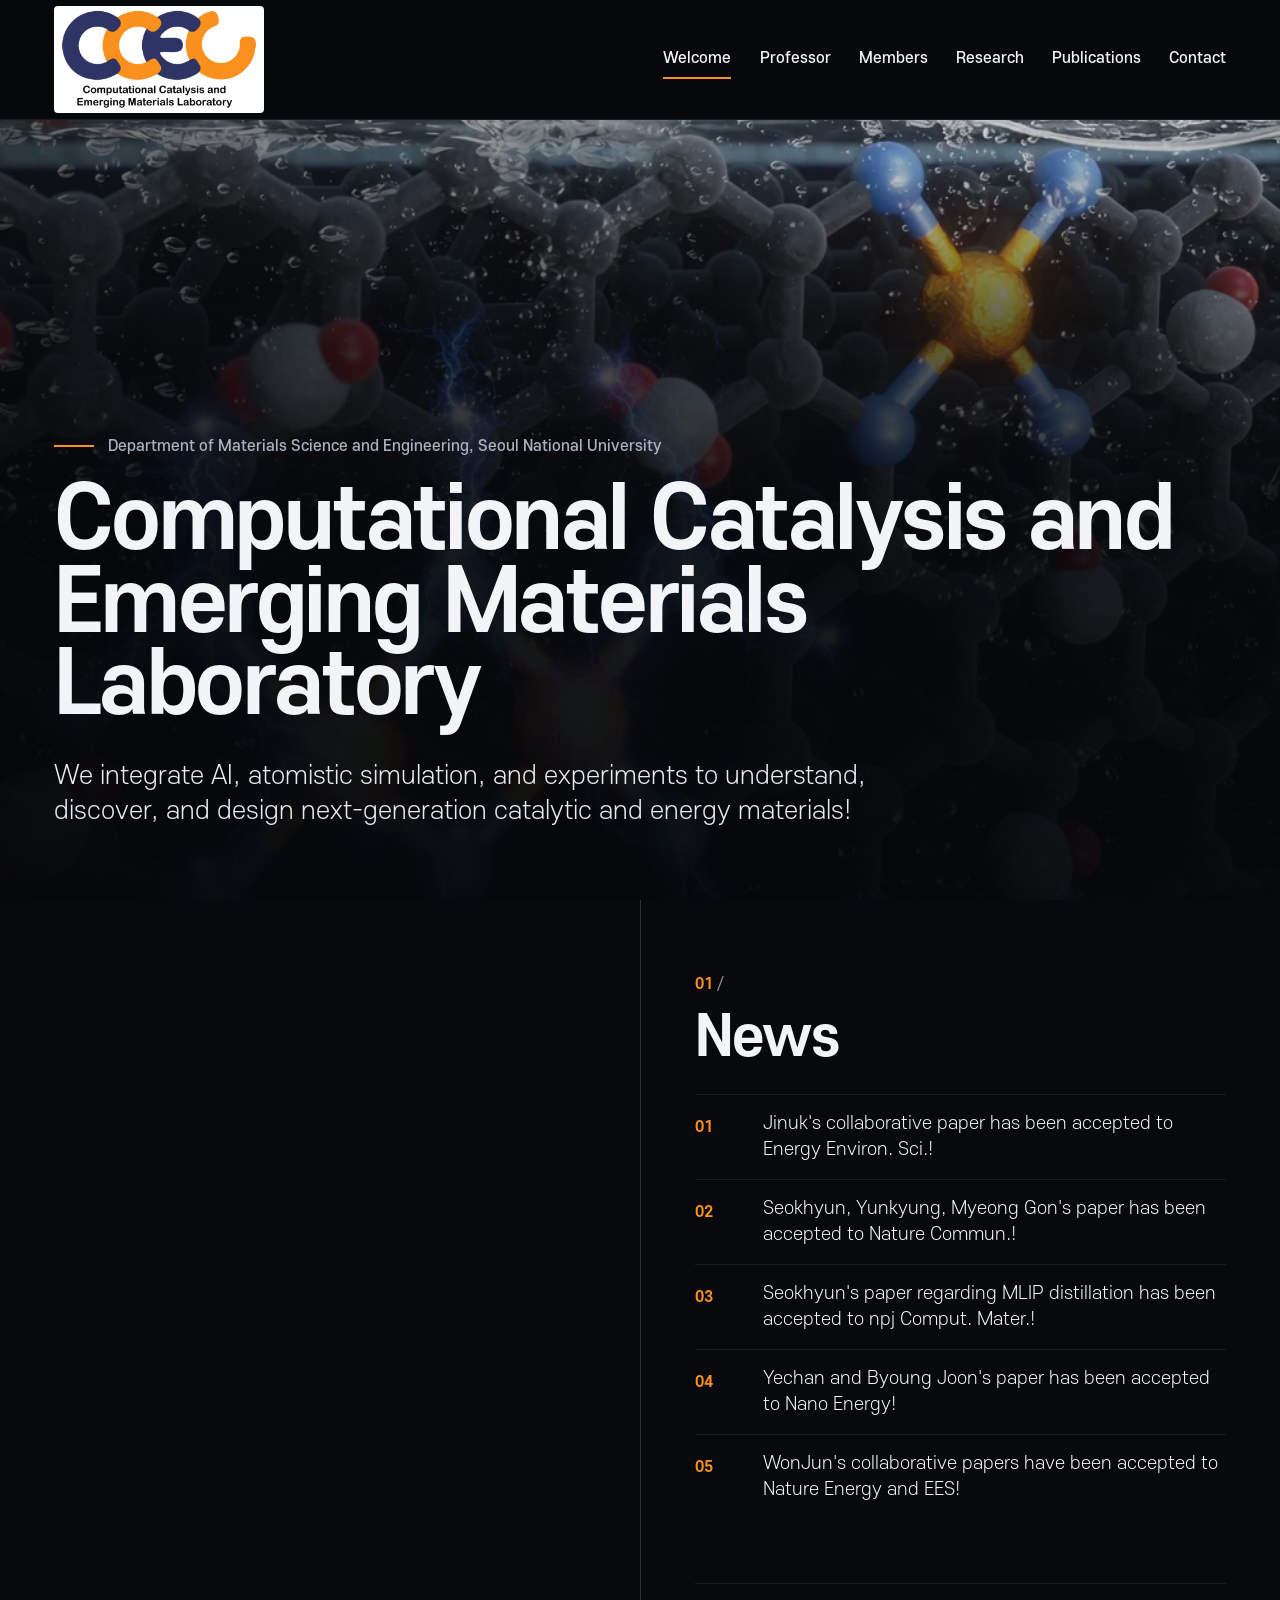
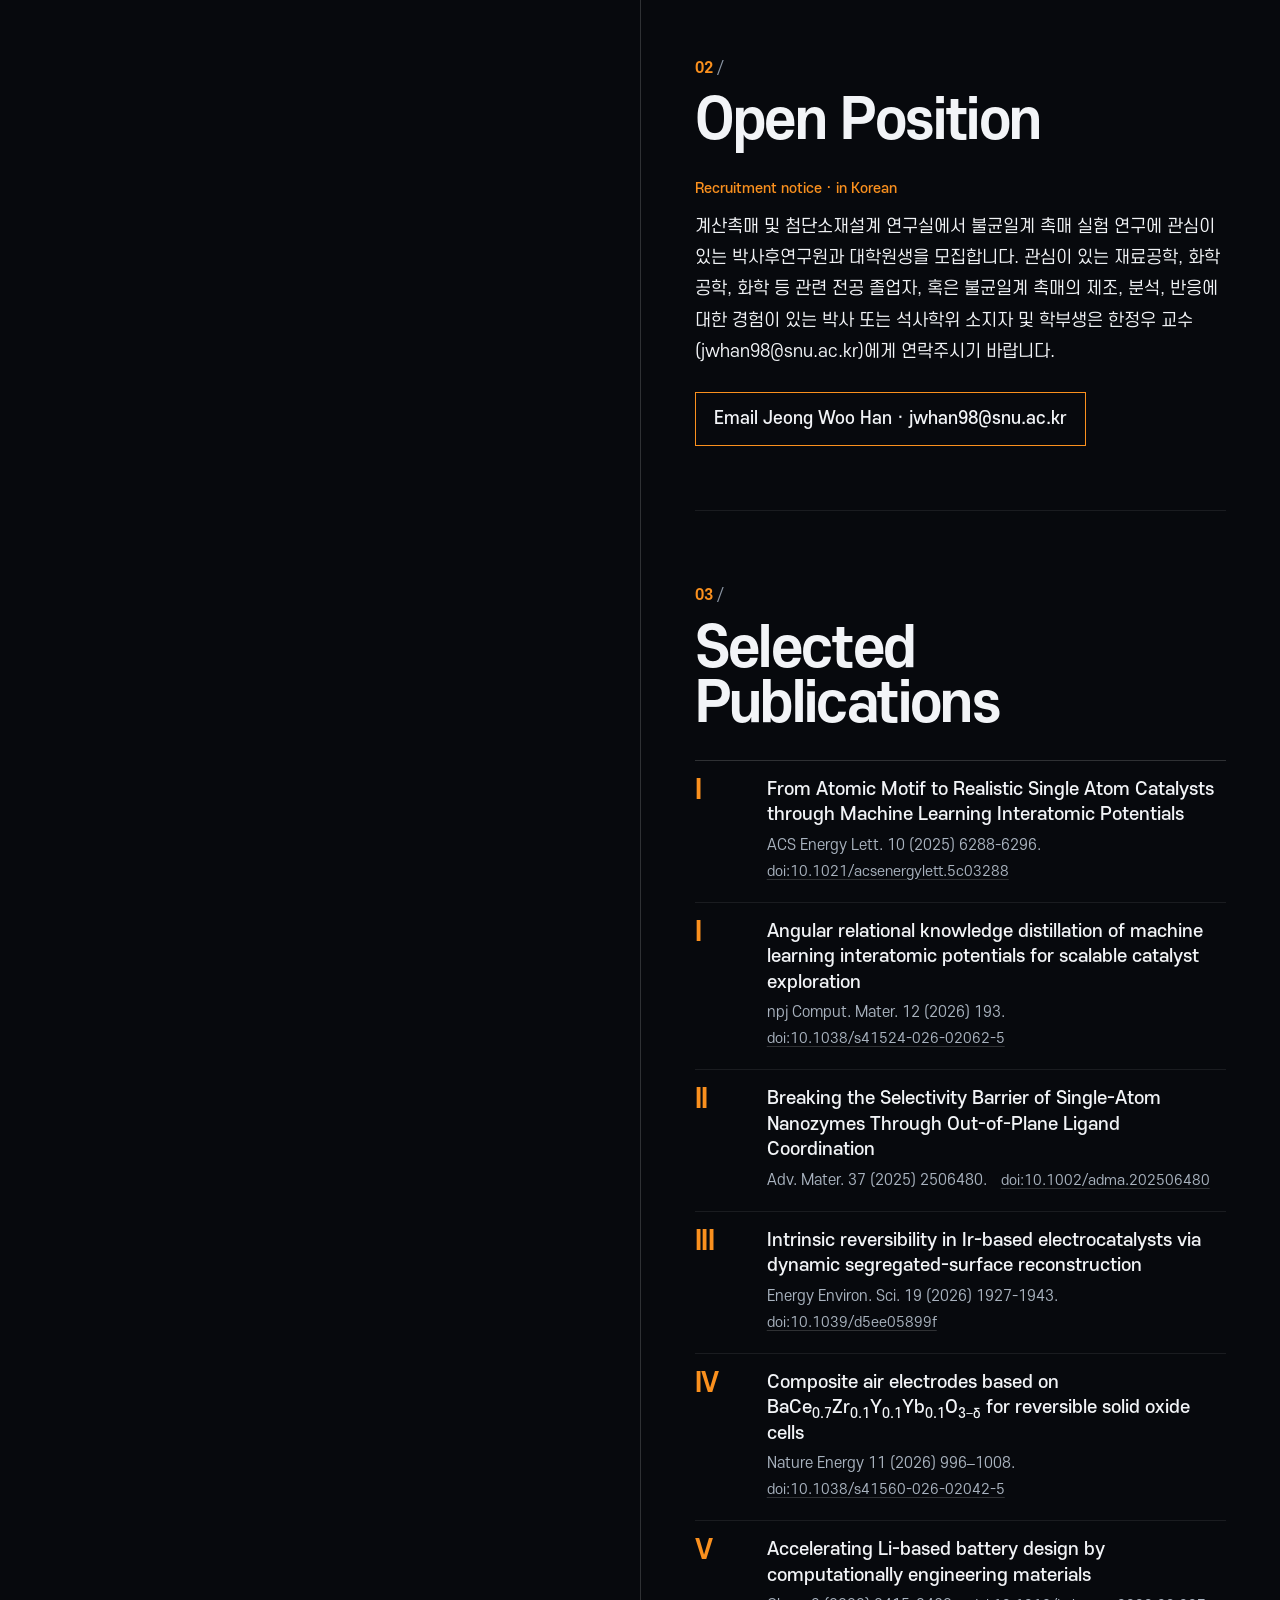
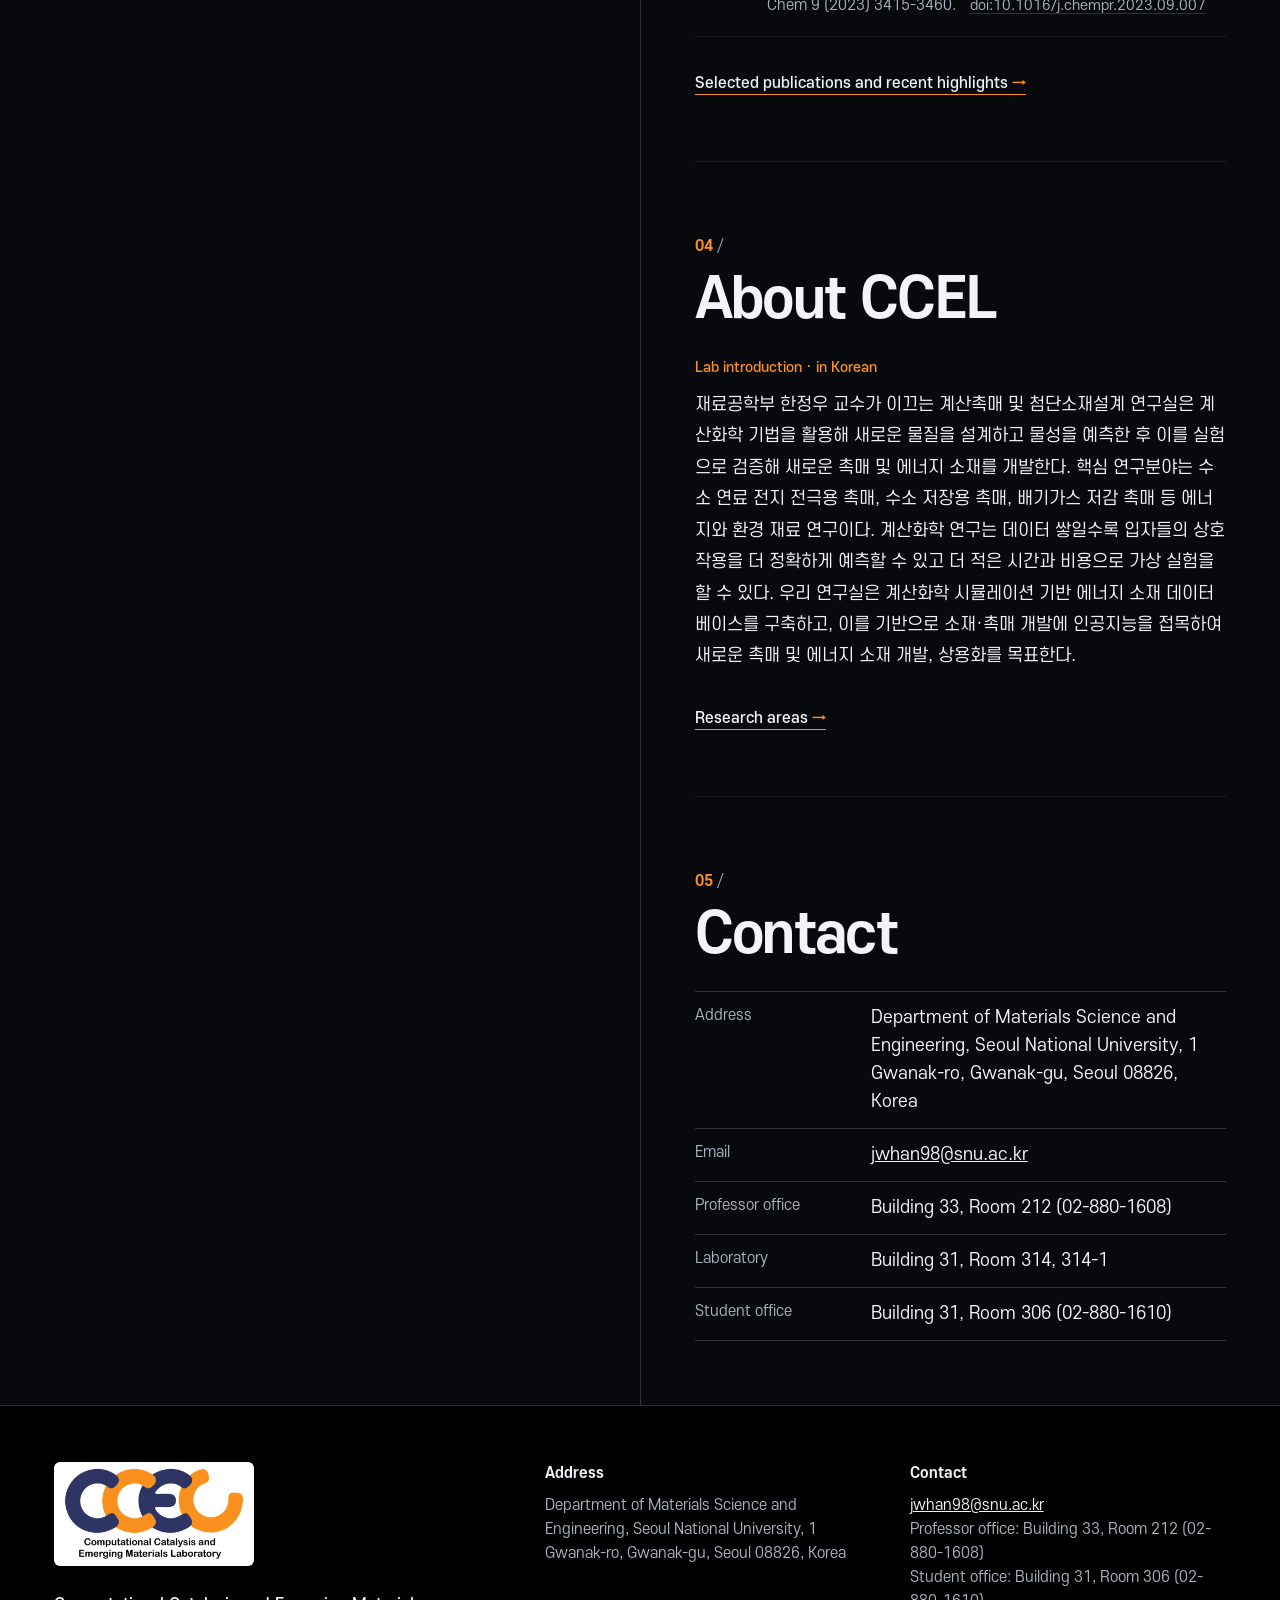
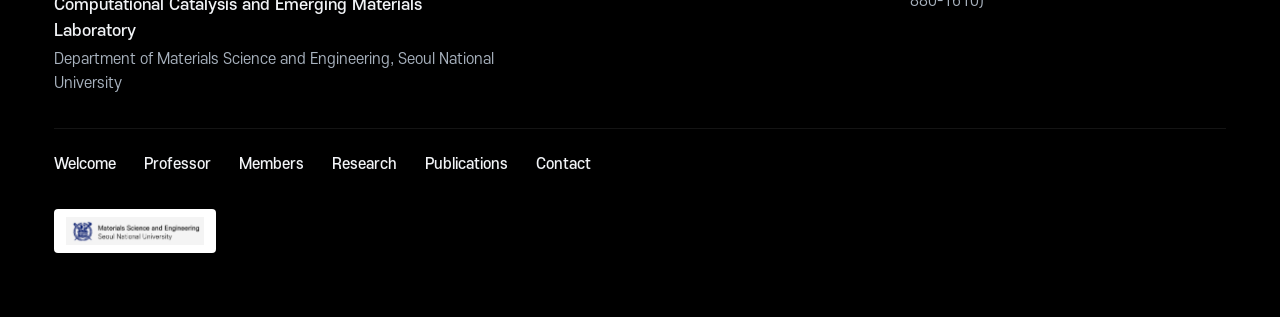
==== commit d9feb89c: "Lean landing page (v5): main page like the current Welcome page; research, highlights and people mov" ====
--- a/index.html
+++ b/index.html
@@ -23,11 +23,11 @@
   </a>
   <button class="menu-btn" type="button" aria-expanded="false" aria-controls="nav"><span class="menu-bars" aria-hidden="true"></span>Menu</button>
   <nav id="nav" class="nav" aria-label="Main">
-    <a href="index.html#research">Research</a>
+    <a href="index.html" aria-current="page">Welcome</a>
+    <a href="members.html#professor">Professor</a>
+    <a href="members.html">Members</a>
+    <a href="research.html">Research</a>
     <a href="publications.html">Publications</a>
-    <a href="members.html">People</a>
-    <a href="index.html#news">News</a>
-    <a href="index.html#join">Join Us</a>
     <a href="index.html#contact">Contact</a>
   </nav>
 </header>
@@ -43,8 +43,7 @@
   <nav class="panel-nav" aria-label="Sections on this page" id="panel-nav"></nav>
   <div class="panel-cap" aria-hidden="true">
     <span class="cap-num" id="cap-num">01</span>
-    <span class="cap-name" id="cap-name">About</span>
-    <span class="cap-sub" id="cap-sub"></span>
+    <span class="cap-name" id="cap-name">News</span>
   </div>
 </div>
 <div class="edge" aria-hidden="true"><i id="edge-fill"></i></div>
@@ -54,7 +53,7 @@
     <div class="intro-inner">
       <p class="intro-kicker" id="lab-aff"></p>
       <h1 class="intro-title" id="lab-name">CCEL</h1>
-      <p class="intro-lead" id="lab-headline"></p>
+      <p class="intro-lead" id="tagline"></p>
     </div>
   </section>
 
@@ -62,59 +61,29 @@
     <div class="split-spacer" aria-hidden="true"></div>
     <div class="col">
 
-      <section class="sec" id="about" data-label="About" aria-labelledby="h-about">
-        <header class="sec-head"><span class="sec-num"></span><h2 id="h-about">About the lab</h2></header>
-        <p class="statement" id="tagline"></p>
-        <div class="prose" id="intro"></div>
-        <figure class="plate" id="loop"></figure>
-        <dl class="stats" id="stats"></dl>
-        <details class="ko-box">
-          <summary>About the lab (in Korean)</summary>
-          <p lang="ko" id="about-ko"></p>
-        </details>
-      </section>
-
-      <section class="sec" id="research" data-label="Research" aria-labelledby="h-research">
-        <header class="sec-head"><span class="sec-num"></span><h2 id="h-research">Research</h2></header>
-        <p class="lede" id="areas-lede"></p>
-        <div id="areas"></div>
-      </section>
-
-      <section class="sec" id="publications" data-label="Selected Publications" aria-labelledby="h-pubs">
-        <header class="sec-head"><span class="sec-num"></span><h2 id="h-pubs">Selected Publications</h2></header>
-        <p class="lede">Chosen by the professor, labelled by research area.</p>
-        <div class="cites" id="pins"></div>
-        <div class="covers-block">
-          <div class="row-head"><h3 class="h-small">Journal covers</h3><a class="more" id="covers-more" href="publications.html#covers">All covers</a></div>
-          <div class="marquee" id="marquee"></div>
-        </div>
-        <p class="more-row"><a class="more" href="publications.html" id="all-pubs">Full publication list</a></p>
-      </section>
-
-      <section class="sec" id="highlights" data-label="Recent Highlights" aria-labelledby="h-hl">
-        <header class="sec-head"><span class="sec-num"></span><h2 id="h-hl">Recent Highlights</h2></header>
-        <div class="cites" id="hl"></div>
-        <details class="rules"><summary>How this list is filled</summary><p id="rules"></p></details>
-      </section>
-
-      <section class="sec" id="people" data-label="People" aria-labelledby="h-people">
-        <header class="sec-head"><span class="sec-num"></span><h2 id="h-people">People</h2></header>
-        <div class="prof" id="prof"></div>
-        <dl class="stats stats-4" id="group-counts"></dl>
-        <div class="roster" id="roster"></div>
-        <p class="more-row"><a class="more" href="members.html">All members and alumni</a></p>
-      </section>
-
       <section class="sec" id="news" data-label="News" aria-labelledby="h-news">
         <header class="sec-head"><span class="sec-num"></span><h2 id="h-news">News</h2></header>
         <ol class="news" id="news-list"></ol>
       </section>
 
-      <section class="sec" id="join" data-label="Join Us" aria-labelledby="h-join">
-        <header class="sec-head"><span class="sec-num"></span><h2 id="h-join">Join Us</h2></header>
-        <p class="eyebrow">Open positions · notice in Korean</p>
-        <p class="ko-notice" lang="ko" id="opening"></p>
+      <section class="sec" id="opening" data-label="Open Position" aria-labelledby="h-opening">
+        <header class="sec-head"><span class="sec-num"></span><h2 id="h-opening">Open Position</h2></header>
+        <p class="eyebrow">Recruitment notice · in Korean</p>
+        <p class="ko-notice" lang="ko" id="opening-ko"></p>
         <p class="join-mail" id="join-mail"></p>
+      </section>
+
+      <section class="sec" id="publications" data-label="Selected Publications" aria-labelledby="h-pubs">
+        <header class="sec-head"><span class="sec-num"></span><h2 id="h-pubs">Selected Publications</h2></header>
+        <ol class="pins" id="pins"></ol>
+        <p class="more-row"><a class="more" href="publications.html#selected">Selected publications and recent highlights</a></p>
+      </section>
+
+      <section class="sec" id="about" data-label="About CCEL" aria-labelledby="h-about">
+        <header class="sec-head"><span class="sec-num"></span><h2 id="h-about">About CCEL</h2></header>
+        <p class="eyebrow">Lab introduction · in Korean</p>
+        <p class="ko-notice" lang="ko" id="about-ko"></p>
+        <p class="more-row"><a class="more" href="research.html">Research areas</a></p>
       </section>
 
       <section class="sec" id="contact" data-label="Contact" aria-labelledby="h-contact">
--- a/site.css
+++ b/site.css
@@ -114,14 +114,13 @@
 .is-split .edge { opacity: 1; }
 
 /* ---------------- sections in the reading column ---------------- */
-.sec { padding: 96px 0 88px; border-top: 1px solid var(--line2); }
+.sec { padding: 72px 0 64px; border-top: 1px solid var(--line2); }
 .sec:first-child { border-top: 0; }
-.sec-head { margin-bottom: 36px; }
+.sec-head { margin-bottom: 28px; }
 .sec-num { display: block; font-size: 15px; font-weight: 700; color: var(--accent); margin-bottom: 14px; }
 .sec-num::after { content: " /"; color: var(--dim); font-weight: 400; }
 .sec h2 { font-size: clamp(40px, 4.3vw, 64px); line-height: 1; letter-spacing: -.03em; }
 .lede { color: var(--muted); margin: -12px 0 40px; max-width: 40em; }
-.statement { font-size: clamp(24px, 2.35vw, 34px); line-height: 1.32; font-weight: 300; letter-spacing: -.01em; margin-bottom: 36px; }
 .prose p { color: var(--muted); max-width: 40em; }
 .prose p + p { margin-top: 1em; }
 .plate { margin: 48px 0 0; background: #0b1730; line-height: 0; }
@@ -134,25 +133,21 @@
 .more { color: var(--text); font-size: 15px; font-weight: 500; text-decoration: none; border-bottom: 1px solid var(--accent); padding-bottom: 2px; }
 .more::after { content: " \2192"; color: var(--accent); }
 .more:hover { color: var(--accent); }
-.more-row { margin-top: 40px; }
-
-/* oversized numbers */
-.stats { display: grid; grid-template-columns: 1fr 1fr; gap: 0; margin: 56px 0 0; border-top: 1px solid var(--line); }
-.stats > div { padding: 22px 0 24px; border-bottom: 1px solid var(--line); display: flex; flex-direction: column-reverse; }
-.stats > div:nth-child(odd) { padding-right: 20px; border-right: 1px solid var(--line); }
-.stats > div:nth-child(even) { padding-left: 24px; }
-.stats dd { margin: 0; font-size: clamp(56px, 6vw, 92px); line-height: .92; font-weight: 300; letter-spacing: -.04em; }
-.stats dt { margin-top: 10px; font-size: 14px; color: var(--muted); }
-.stats-4 { margin-top: 48px; }
+.more-row { margin-top: 32px; }
 
 details summary { cursor: pointer; }
-.ko-box { margin-top: 40px; border: 1px solid var(--line); padding: 16px 20px; }
-.ko-box summary { font-size: 15px; font-weight: 500; }
-.ko-box p { margin-top: 14px; color: var(--muted); }
-.rules { margin-top: 32px; font-size: 14px; color: var(--dim); }
-.rules p { margin-top: 10px; color: var(--muted); max-width: 46em; }
-
-/* research areas */
+
+/* selected publications on the landing page: compact, as on the current Welcome page */
+.pins { list-style: none; padding: 0; margin: 0; border-top: 1px solid var(--line); }
+.pin { display: grid; grid-template-columns: 56px minmax(0, 1fr); gap: 16px; padding: 16px 0 18px; border-bottom: 1px solid var(--line2); }
+.pin-area { color: var(--accent); font-size: 26px; font-weight: 700; line-height: 1.1; letter-spacing: -.02em; text-decoration: none; align-self: start; }
+.pin-area:hover { text-decoration: underline; text-underline-offset: 4px; }
+.pin .cite-title { font-size: 18px; line-height: 1.42; }
+.pin .cite-venue { margin-top: 6px; color: var(--muted); display: flex; flex-wrap: wrap; gap: 2px 14px; align-items: baseline; }
+.pin .cite-venue > span { min-width: 0; max-width: 100%; }
+.pin .doi { font-size: 14px; word-break: normal; overflow-wrap: anywhere; }
+
+/* research areas (research.html) */
 .area { padding: 48px 0 56px; border-top: 1px solid var(--line); }
 .area:first-child { border-top: 0; padding-top: 0; }
 .area-top { display: flex; justify-content: space-between; align-items: flex-end; gap: 24px; margin-bottom: 26px; }
@@ -167,6 +162,21 @@
 .area-pubs { margin-top: 30px; padding-top: 20px; border-top: 1px dashed var(--line); }
 .area-pubs .cite { padding: 16px 0; }
 .area-pubs .cite-title { font-size: 16.5px; }
+
+/* research page layout (moved from the landing in v5): dark like the landing, areas as two-column spreads */
+.r-page { position: relative; z-index: 1; background: var(--bg); }
+.r-in { max-width: 1320px; margin: 0 auto; padding: 72px var(--pad) 40px; }
+.mast-text .r-headline { color: #e9ecf1; font-size: clamp(19px, 1.6vw, 24px); line-height: 1.4; font-weight: 300; max-width: 30em; }
+.r-intro { display: grid; grid-template-columns: minmax(0, 1fr) minmax(0, 1.1fr); gap: 56px; align-items: start; padding-bottom: 72px; }
+.r-intro .plate { margin: 0; }
+.r-index { margin-top: 36px; border-top: 1px solid var(--line); }
+.r-index a { display: grid; grid-template-columns: 48px 1fr; gap: 8px; padding: 11px 0; border-bottom: 1px solid var(--line2); text-decoration: none; font-size: 16px; font-weight: 500; line-height: 1.4; }
+.r-index a span { color: var(--accent); font-weight: 700; }
+.r-index a:hover { color: var(--accent); }
+.r-areas .area, .r-areas .area:first-child { display: grid; grid-template-columns: minmax(0, 5fr) minmax(0, 7fr); column-gap: 64px; padding: 72px 0 80px; border-top: 1px solid var(--line); }
+.r-areas .area-top { margin-bottom: 0; align-items: flex-start; }
+.r-areas .area-fig { width: min(58%, 300px); }
+.r-areas .area-title { max-width: none; }
 
 /* citations */
 .cite { display: grid; grid-template-columns: 1fr; gap: 20px; padding: 26px 0; border-bottom: 1px solid var(--line2); }
@@ -204,28 +214,18 @@
 .mq-item span { font-size: 12.5px; color: var(--muted); line-height: 1.35; }
 @keyframes mq { to { transform: translateX(-50%); } }
 
-/* people preview */
-.prof { display: grid; grid-template-columns: 168px 1fr; gap: 28px; align-items: start; }
+/* person blocks and link icons (members.html) */
 .prof-photo { width: 168px; height: auto; aspect-ratio: 413 / 531; object-fit: cover; display: block; filter: grayscale(.15); }
 .prof-name { font-size: 32px; line-height: 1.1; letter-spacing: -.02em; }
 .prof-title { margin-top: 10px; color: var(--muted); font-size: 15.5px; }
 .prof-role { color: var(--text); font-size: 15.5px; }
 .prof-mail { margin-top: 10px; font-size: 15px; }
 .prof-mail a { color: var(--text); }
-.prof-body .more { display: inline-block; margin-top: 14px; }
 .icons { display: inline-flex; gap: 6px; align-items: center; vertical-align: middle; }
 .ico { display: inline-grid; place-items: center; width: 26px; height: 26px; color: var(--muted); border-radius: 3px; }
 .ico:hover { color: var(--bg); background: var(--accent); }
 .icons-lg { margin-top: 12px; gap: 8px; }
 .icons-lg .ico { width: 34px; height: 34px; border: 1px solid var(--line); }
-.roster { margin-top: 40px; columns: 2; column-gap: 32px; }
-.legend { column-span: all; font-size: 13.5px; color: var(--muted); margin-bottom: 18px; display: flex; gap: 8px; align-items: center; flex-wrap: wrap; }
-.legend span + span { margin-left: 4px; }
-.legend .lg { margin-right: 14px; }
-.ro-group { break-inside: avoid; margin-bottom: 26px; }
-.ro-group ul { list-style: none; padding: 0; margin: 10px 0 0; }
-.ro-group li { display: flex; align-items: center; gap: 10px; min-height: 30px; font-size: 15px; break-inside: avoid; }
-.ro-name { flex: 1 1 auto; min-width: 0; }
 .ty { width: 9px; height: 9px; flex: none; display: inline-block; }
 .ty-c { background: var(--accent); }
 .ty-e { border: 1.5px solid var(--text); }
@@ -233,16 +233,16 @@
 
 /* news / join / contact */
 .news { list-style: none; padding: 0; margin: 0; counter-reset: n; }
-.news li { counter-increment: n; display: grid; grid-template-columns: 56px 1fr; gap: 12px; padding: 22px 0; border-top: 1px solid var(--line2); }
+.news li { counter-increment: n; display: grid; grid-template-columns: 56px 1fr; gap: 12px; padding: 16px 0; border-top: 1px solid var(--line2); }
 .news li::before { content: counter(n, decimal-leading-zero); color: var(--accent); font-weight: 700; font-size: 15px; padding-top: 4px; }
-.news li p { font-size: clamp(18px, 1.6vw, 22px); line-height: 1.45; font-weight: 300; }
+.news li p { font-size: clamp(17px, 1.4vw, 20px); line-height: 1.45; font-weight: 300; }
 .news time { display: none; }
 .ko-notice { font-size: 17px; line-height: 1.85; max-width: 40em; color: var(--text); }
-.join-mail { margin-top: 30px; }
+.join-mail { margin-top: 24px; }
 .mail-line { display: inline-block; text-decoration: none; font-weight: 500; border: 1px solid var(--accent); padding: 12px 18px; }
 .mail-line:hover { background: var(--accent); color: #111; }
 .contact { margin: 0; display: grid; gap: 0; border-top: 1px solid var(--line); }
-.contact > div { display: grid; grid-template-columns: 160px 1fr; gap: 16px; padding: 16px 0; border-bottom: 1px solid var(--line); }
+.contact > div { display: grid; grid-template-columns: 160px 1fr; gap: 16px; padding: 12px 0; border-bottom: 1px solid var(--line); }
 .contact dt { color: var(--muted); font-size: 14.5px; }
 .contact dd { margin: 0; }
 
@@ -264,15 +264,18 @@
 
 /* ---------------- sub pages: masthead + white reading sheet ---------------- */
 .sub main { padding-top: var(--hdr); }
-.mast { display: grid; grid-template-columns: 1fr 1fr; min-height: 440px; border-bottom: 1px solid var(--line); }
+.mast { display: grid; grid-template-columns: minmax(0, 1fr) minmax(0, 1fr); min-height: 440px; border-bottom: 1px solid var(--line); }
 .mast-media { position: relative; overflow: hidden; background: #05070a; line-height: 0; }
 .mast-media img { width: 100%; height: 100%; object-fit: cover; display: block; }
 .mast-media.is-photo { display: flex; align-items: center; background: #000; }
 .mast-media.is-photo img { height: auto; object-fit: contain; }
-.mast-text { padding: 56px var(--pad) 48px; display: flex; flex-direction: column; justify-content: flex-end; border-left: 1px solid var(--line); }
+.mast-text { min-width: 0; padding: 56px var(--pad) 48px; display: flex; flex-direction: column; justify-content: flex-end; border-left: 1px solid var(--line); }
 .mast-text h1 { font-size: clamp(56px, 7.4vw, 112px); line-height: .92; letter-spacing: -.04em; }
 .mast-text .lede { margin: 18px 0 0; }
-.mast .stats { margin-top: 36px; }
+.mast .covers-block { margin-top: 36px; }
+.mast .h-small { font-size: 17px; }
+.mast .mq-item { width: 112px; }
+.mast .mq-item img { width: 112px; height: 148px; }
 .sheet { background: var(--paper); color: var(--ink); position: relative; z-index: 1; }
 .sheet-in { max-width: 1320px; margin: 0 auto; padding: 56px var(--pad) 96px; }
 .sheet a { color: var(--ink); }
@@ -403,7 +406,7 @@
   .split { display: block; }
   .split-spacer, .panel, .edge { display: none; }
   .col { border-left: 0; padding: 0 20px; }
-  .sec { padding: 72px 0 64px; }
+  .sec { padding: 56px 0 48px; }
   .sec:first-child { border-top: 1px solid var(--line2); }
   .sec-num { font-size: 72px; line-height: .85; letter-spacing: -.04em; margin-bottom: 16px; }
   .sec-num::after { content: ""; }
@@ -411,7 +414,7 @@
   .ft { grid-template-columns: 1fr; padding: 44px 20px 52px; }
 
   .sub main { padding-top: var(--hdr); }
-  .mast { grid-template-columns: 1fr; min-height: 0; }
+  .mast { grid-template-columns: minmax(0, 1fr); min-height: 0; }
   .mast-media { height: 180px; }
   .mast-media.is-photo { height: auto; }
   .mast-text { border-left: 0; padding: 32px 20px 36px; }
@@ -422,22 +425,23 @@
   .pubwrap { grid-template-columns: 1fr; gap: 0; margin-top: 16px; }
   .years { display: none; }
   .prof-full { grid-template-columns: 1fr; gap: 24px; }
+  .r-in { padding: 40px 20px 24px; }
+  .r-intro { grid-template-columns: 1fr; gap: 32px; padding-bottom: 48px; }
+  .r-areas .area, .r-areas .area:first-child { grid-template-columns: 1fr; padding: 48px 0 56px; }
+  .r-areas .area-top { margin-bottom: 26px; align-items: flex-end; }
+  .r-areas .area-fig { width: min(48%, 260px); }
 }
 @media (max-width: 600px) {
-  .stats dd { font-size: 52px; }
-  .stats > div:nth-child(odd) { padding-right: 12px; }
-  .stats > div:nth-child(even) { padding-left: 14px; }
   .cite.has-side { grid-template-columns: 64px 1fr; gap: 14px; }
   .cite-cover img { width: 64px; }
   .cite-mark { width: 64px; height: 64px; font-size: 26px; }
   .cite-title { font-size: 17px; }
   .area-num { font-size: 88px; }
   .area-fig { width: 46%; }
-  .prof { grid-template-columns: 112px 1fr; gap: 18px; }
-  .prof-photo { width: 112px; }
-  .prof-name { font-size: 26px; }
-  .roster { columns: 1; }
   .news li { grid-template-columns: 40px 1fr; }
+  .pin { grid-template-columns: 34px minmax(0, 1fr); gap: 12px; }
+  .pin-area { font-size: 22px; }
+  .pin .cite-title { font-size: 17px; }
   .contact > div { grid-template-columns: 1fr; gap: 2px; }
   .ent { grid-template-columns: 1fr; gap: 6px; }
   .ent-cover { order: -1; }
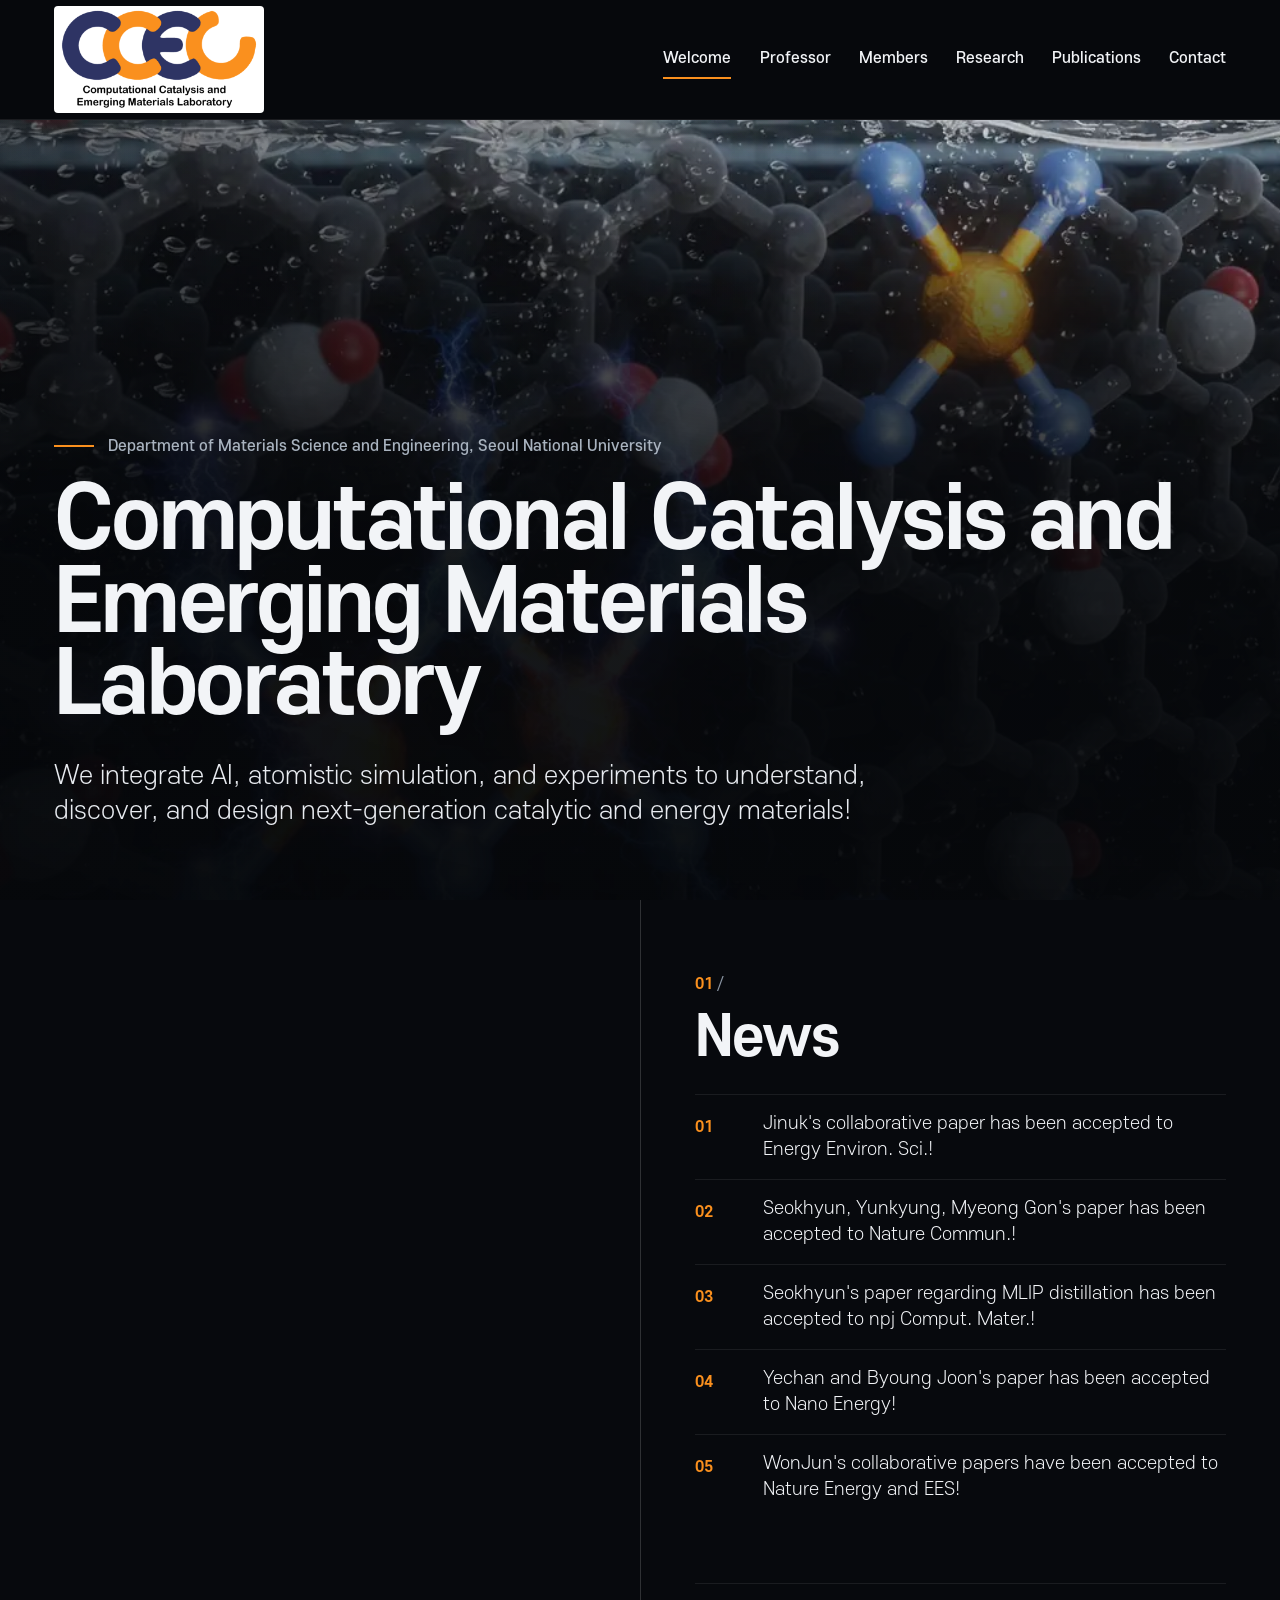
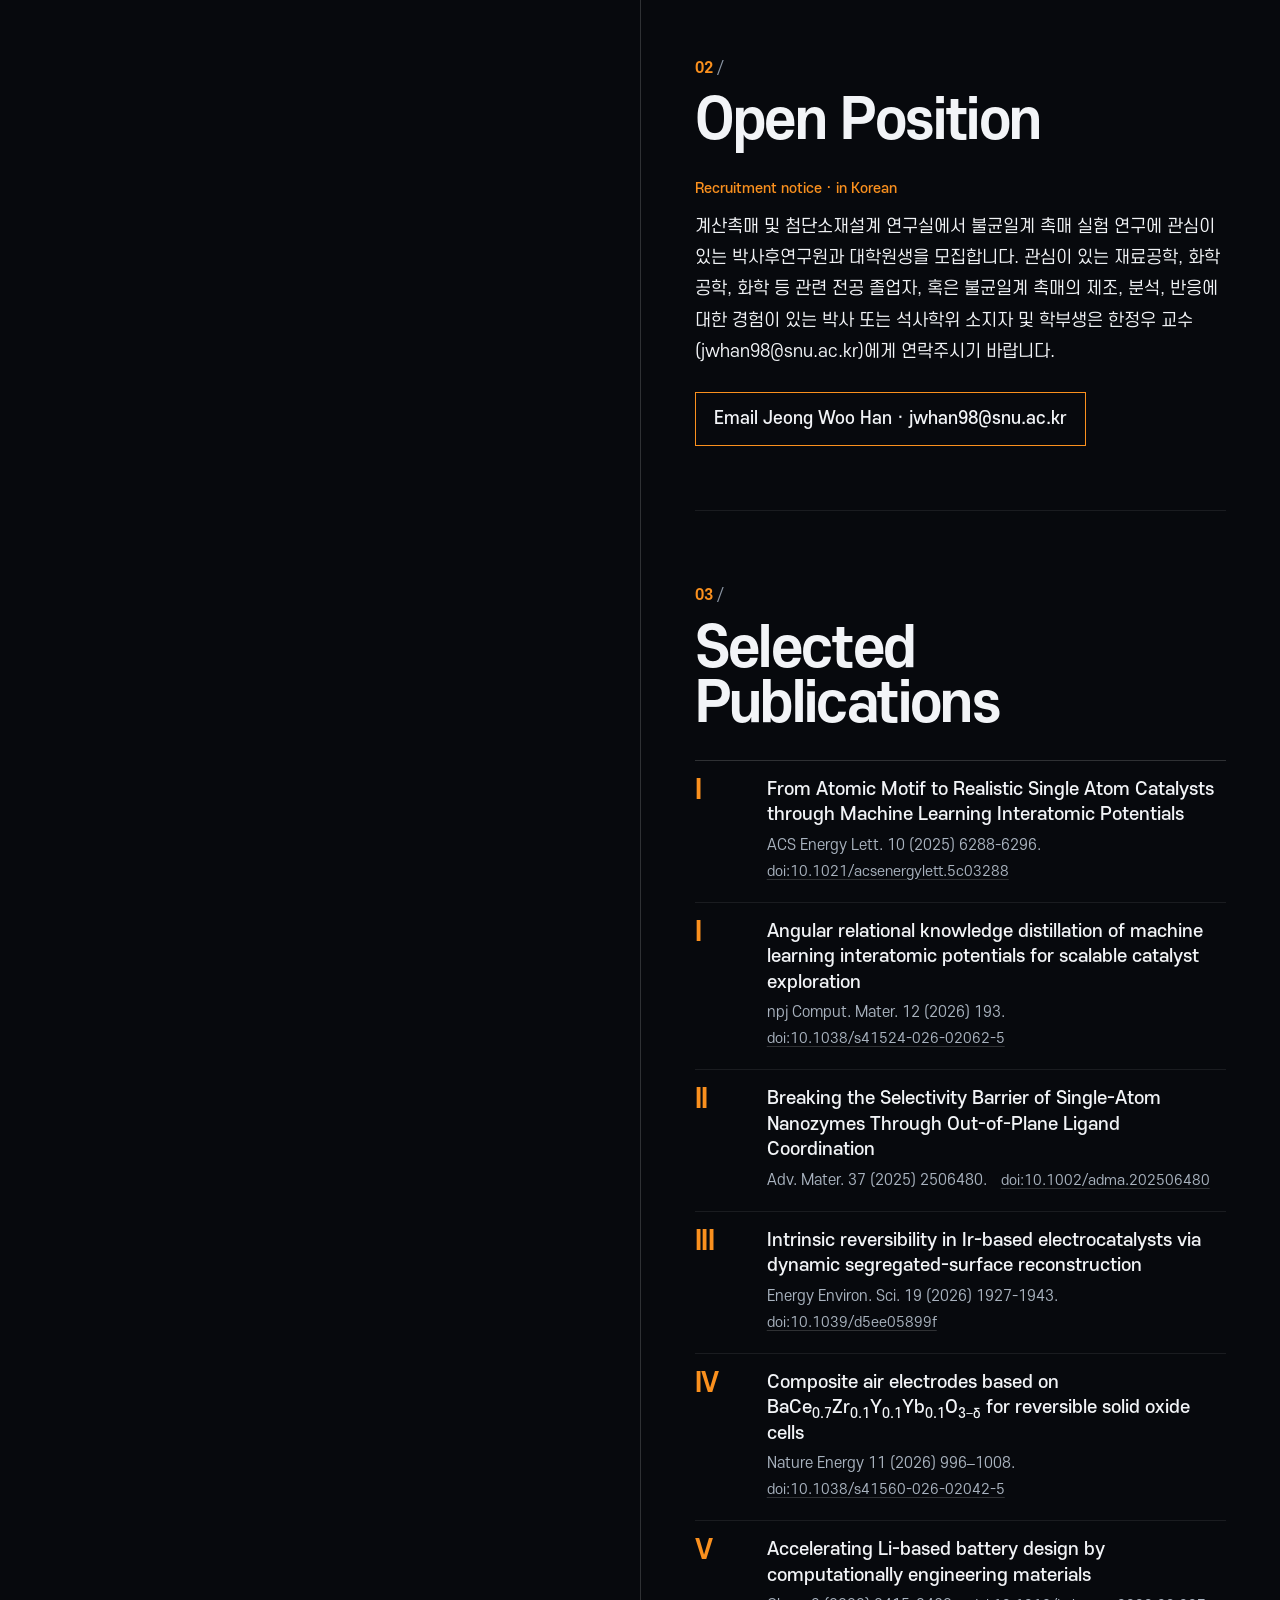
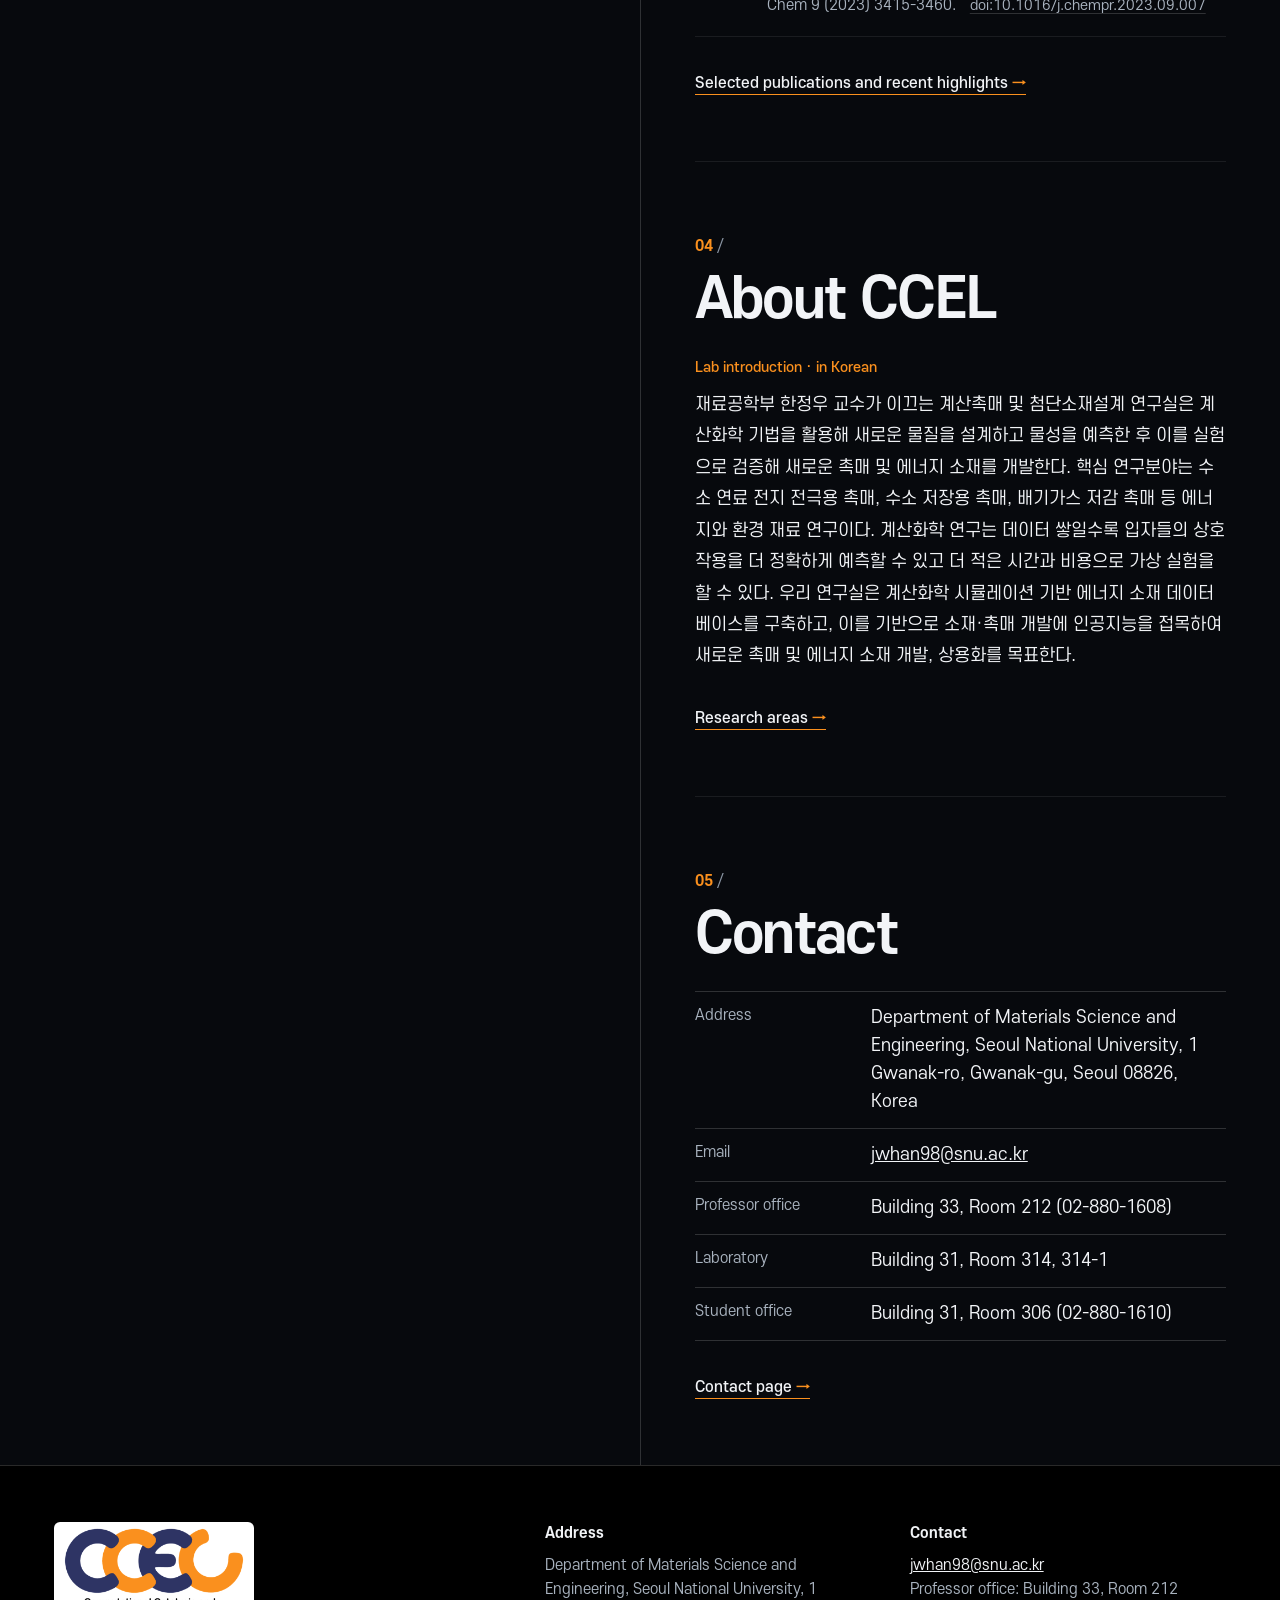
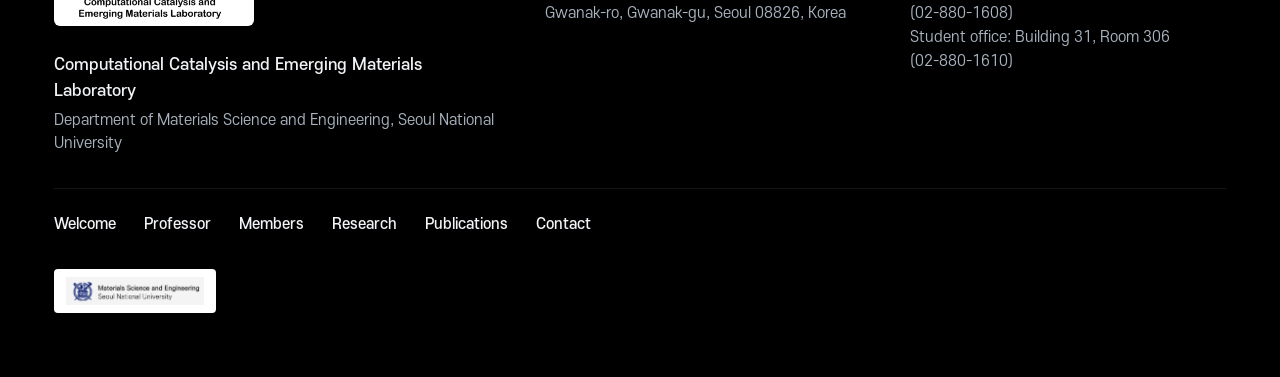
==== commit 58c81898: "Professor, Members and Contact pages (v6): professor-only page, alumni behind a button, dedicated co" ====
--- a/index.html
+++ b/index.html
@@ -24,11 +24,11 @@
   <button class="menu-btn" type="button" aria-expanded="false" aria-controls="nav"><span class="menu-bars" aria-hidden="true"></span>Menu</button>
   <nav id="nav" class="nav" aria-label="Main">
     <a href="index.html" aria-current="page">Welcome</a>
-    <a href="members.html#professor">Professor</a>
+    <a href="professor.html">Professor</a>
     <a href="members.html">Members</a>
     <a href="research.html">Research</a>
     <a href="publications.html">Publications</a>
-    <a href="index.html#contact">Contact</a>
+    <a href="contact.html">Contact</a>
   </nav>
 </header>
 
@@ -89,6 +89,7 @@
       <section class="sec" id="contact" data-label="Contact" aria-labelledby="h-contact">
         <header class="sec-head"><span class="sec-num"></span><h2 id="h-contact">Contact</h2></header>
         <dl class="contact" id="contact-list"></dl>
+        <p class="more-row"><a class="more" href="contact.html">Contact page</a></p>
       </section>
 
     </div>
--- a/site.css
+++ b/site.css
@@ -214,22 +214,12 @@
 .mq-item span { font-size: 12.5px; color: var(--muted); line-height: 1.35; }
 @keyframes mq { to { transform: translateX(-50%); } }
 
-/* person blocks and link icons (members.html) */
-.prof-photo { width: 168px; height: auto; aspect-ratio: 413 / 531; object-fit: cover; display: block; filter: grayscale(.15); }
-.prof-name { font-size: 32px; line-height: 1.1; letter-spacing: -.02em; }
-.prof-title { margin-top: 10px; color: var(--muted); font-size: 15.5px; }
-.prof-role { color: var(--text); font-size: 15.5px; }
-.prof-mail { margin-top: 10px; font-size: 15px; }
-.prof-mail a { color: var(--text); }
+/* link icons (members.html) */
 .icons { display: inline-flex; gap: 6px; align-items: center; vertical-align: middle; }
 .ico { display: inline-grid; place-items: center; width: 26px; height: 26px; color: var(--muted); border-radius: 3px; }
 .ico:hover { color: var(--bg); background: var(--accent); }
 .icons-lg { margin-top: 12px; gap: 8px; }
 .icons-lg .ico { width: 34px; height: 34px; border: 1px solid var(--line); }
-.ty { width: 9px; height: 9px; flex: none; display: inline-block; }
-.ty-c { background: var(--accent); }
-.ty-e { border: 1.5px solid var(--text); }
-.ty-n { border: 1.5px dashed var(--dim); }
 
 /* news / join / contact */
 .news { list-style: none; padding: 0; margin: 0; counter-reset: n; }
@@ -343,43 +333,103 @@
 .view-h.gap { margin-top: 56px; }
 .view-note { color: var(--ink2); font-size: 15px; margin-bottom: 18px; max-width: 52em; }
 
-/* members */
-.subnav { display: flex; flex-wrap: wrap; gap: 8px 22px; padding-bottom: 18px; border-bottom: 2px solid var(--ink); margin-bottom: 8px; }
+/* members (v6): view switch, group jumps, approach filter, one person per row */
+.mem-bar { display: flex; flex-wrap: wrap; align-items: center; gap: 14px 32px; padding-bottom: 18px; border-bottom: 2px solid var(--ink); }
+.views { display: inline-flex; border: 2px solid var(--ink); flex: none; }
+.view-btn { display: inline-flex; align-items: center; gap: 8px; min-height: 48px; padding: 8px 20px; text-decoration: none; font-size: 17px; font-weight: 700; color: var(--ink); background: #fff; }
+.view-btn + .view-btn { border-left: 2px solid var(--ink); }
+.view-btn .n { font-size: 13px; font-weight: 400; color: var(--ink2); }
+.view-btn:hover { background: #fff6ec; }
+.sheet .view-btn[aria-current="true"] { background: var(--ink); color: #fff; box-shadow: inset 0 -4px 0 var(--accent); }
+.view-btn[aria-current="true"] .n { color: #d5d9df; }
+.subnav { display: flex; flex-wrap: wrap; gap: 8px 22px; }
+.subnav[hidden], .view[hidden] { display: none; }
 .subnav a { text-decoration: none; font-weight: 500; font-size: 15px; }
 .subnav a:hover { text-decoration: underline; text-decoration-color: var(--accent); text-underline-offset: 4px; }
 .filter { display: flex; gap: 8px; align-items: center; flex-wrap: wrap; margin: 18px 0 0; font-size: 14px; color: var(--ink2); }
-.filter button { border: 1px solid #b9bfc8; background: #fff; padding: 6px 14px; border-radius: 999px; cursor: pointer; color: var(--ink); font-size: 14px; }
+.filter button { display: inline-flex; align-items: center; gap: 8px; border: 1px solid #b9bfc8; background: #fff; padding: 6px 14px; border-radius: 999px; cursor: pointer; color: var(--ink); font-size: 14px; }
+.filter button .ty-ico { width: 18px; height: 18px; }
 .filter button[aria-pressed="true"] { background: var(--ink); color: #fff; border-color: var(--ink); }
+.ty-ico { flex: none; width: 26px; height: 26px; color: var(--ink); }
+.view-head { padding-top: 56px; }
+.view-head h2 { font-size: clamp(44px, 5vw, 80px); line-height: .95; letter-spacing: -.04em; }
+.view-head p { margin-top: 14px; color: var(--ink2); max-width: 40em; }
+.view-next { margin-top: 48px; }
+.more.back::after { content: none; }
+.more.back::before { content: "\2190  "; color: var(--ink-accent); }
 .grp { padding-top: 56px; }
-.grp-head { display: flex; align-items: baseline; gap: 16px; border-bottom: 2px solid var(--ink); padding-bottom: 10px; margin-bottom: 28px; }
+.grp[hidden] { display: none; }
+.grp-head { display: flex; align-items: baseline; gap: 16px; border-bottom: 2px solid var(--ink); padding-bottom: 10px; margin-bottom: 8px; }
 .grp-head h2 { font-size: clamp(32px, 3.4vw, 48px); line-height: 1.02; letter-spacing: -.03em; }
+.grp-head h3 { font-size: clamp(26px, 2.6vw, 38px); line-height: 1.02; letter-spacing: -.03em; }
 .grp-head .n { font-size: 15px; color: var(--ink2); }
-.cards { display: grid; grid-template-columns: repeat(auto-fill, minmax(196px, 1fr)); gap: 36px 28px; list-style: none; padding: 0; margin: 0; }
-.card[hidden] { display: none; }
-.card-photo { width: 100%; aspect-ratio: 4 / 5; object-fit: cover; display: block; background: #eceef1; }
-.card-ph { width: 100%; aspect-ratio: 4 / 5; display: grid; place-items: center; background: #eceef1; color: var(--ink2); font-size: 40px; font-weight: 300; }
-.card-name { margin-top: 14px; font-size: 19px; line-height: 1.25; font-weight: 700; letter-spacing: -.01em; }
-.card-note { font-size: 13.5px; color: var(--ink2); margin-top: 2px; }
-.card-type { margin-top: 8px; font-size: 13px; font-weight: 500; display: flex; gap: 8px; align-items: center; color: var(--ink); }
-.card-type .ty-e { border-color: var(--ink); }
-.card-area { margin-top: 8px; font-size: 14px; color: var(--ink); }
-.card-deg { list-style: none; padding: 0; margin: 8px 0 0; font-size: 13px; line-height: 1.5; color: var(--ink2); }
-.card-deg li + li { margin-top: 3px; }
-.card-contact { margin-top: 8px; font-size: 13.5px; color: var(--ink2); word-break: break-word; }
-.card .icons { margin-top: 8px; }
-.alumni .cards { grid-template-columns: repeat(auto-fill, minmax(300px, 1fr)); }
-.alum { display: grid; grid-template-columns: 76px 1fr; gap: 16px; align-items: start; }
-.alum .card-photo, .alum .card-ph { aspect-ratio: 4 / 5; font-size: 22px; }
-.alum .card-name { margin-top: 0; font-size: 17px; }
-.alum-pos { margin-top: 4px; font-size: 14px; color: var(--ink); }
-.prof-full { display: grid; grid-template-columns: 240px 1fr; gap: 40px; padding: 40px 0 8px; }
-.prof-full .prof-photo { width: 240px; filter: none; }
-.prof-full .prof-name { font-size: clamp(32px, 3.6vw, 52px); letter-spacing: -.03em; }
-.prof-full .prof-title, .prof-full .prof-role { color: var(--ink); }
-.edu { margin-top: 26px; }
-.edu h3 { font-size: 15px; font-weight: 700; margin-bottom: 8px; }
-.edu ul { margin: 0; padding: 0; list-style: none; }
-.edu li { padding: 8px 0; border-top: 1px solid var(--rule); font-size: 15px; color: var(--ink); }
+.rows { list-style: none; margin: 0; padding: 0; }
+.row { display: grid; grid-template-columns: 180px minmax(0, 1fr); gap: 44px; padding: 32px 0; border-bottom: 1px solid var(--rule); }
+.row[hidden] { display: none; }
+.row:last-child { border-bottom: 0; }
+.row-photo, .row-ph { width: 180px; height: auto; aspect-ratio: 4 / 5; object-fit: cover; object-position: 50% 20%; display: block; background: #eceef1; }
+.row-ph { display: grid; place-items: center; color: var(--ink2); font-size: 44px; font-weight: 300; }
+.row-name { display: flex; align-items: center; gap: 14px; font-size: clamp(24px, 2.2vw, 32px); line-height: 1.15; letter-spacing: -.02em; }
+.row-note { margin-top: 6px; font-size: 15px; font-weight: 500; color: var(--ink-accent); }
+.row-cols { display: grid; grid-template-columns: minmax(0, 1.3fr) minmax(0, 1fr); gap: 14px 48px; margin-top: 18px; }
+.row-deg { list-style: none; margin: 0; padding: 0; font-size: 15px; line-height: 1.55; color: var(--ink2); }
+.row-deg li + li { margin-top: 4px; }
+.row-deg b { color: var(--ink); font-weight: 700; }
+.row-info { margin: 0; font-size: 15px; line-height: 1.5; }
+.row-info div { display: grid; grid-template-columns: 120px minmax(0, 1fr); gap: 12px; padding: 6px 0; border-top: 1px solid var(--rule); }
+.row-info div:first-child { border-top: 0; padding-top: 0; }
+.row-info dt { color: var(--ink2); font-size: 13.5px; font-weight: 500; padding-top: 1px; }
+.row-info dd { margin: 0; color: var(--ink); overflow-wrap: anywhere; }
+.is-alum .row-info dd { font-weight: 500; }
+.row .icons { margin-top: 16px; }
+
+/* professor page (v6) */
+.mast-media.is-portrait { display: flex; align-items: flex-end; justify-content: center; padding: 48px var(--pad) 0; background: #05070a; }
+.mast-media.is-portrait img { width: auto; height: auto; max-width: 100%; max-height: 440px; object-fit: contain; }
+.mast-prof .eyebrow { margin-bottom: 18px; }
+.mast-prof h1 { line-height: 1; }
+.mast-prof .lede span { display: block; }
+.mast-prof .lede .l-strong { color: var(--text); font-weight: 500; }
+.prof-page { display: grid; grid-template-columns: minmax(0, 340px) minmax(0, 1fr); gap: 72px; align-items: start; }
+.prof-card { padding-top: 64px; }
+.prof-dl { margin: 0; border-top: 2px solid var(--ink); }
+.prof-dl div { padding: 12px 0; border-bottom: 1px solid var(--rule); }
+.prof-dl dt { font-size: 13px; color: var(--ink2); font-weight: 500; }
+.prof-dl dd { margin: 2px 0 0; font-size: 16px; overflow-wrap: anywhere; }
+.prof-btns { display: flex; flex-direction: column; align-items: stretch; gap: 10px; margin-top: 24px; }
+.prof-btn { display: flex; align-items: center; gap: 12px; padding: 12px 16px; border: 2px solid var(--ink); text-decoration: none; font-weight: 700; font-size: 15.5px; }
+.sheet .prof-btn:hover { background: var(--ink); color: #fff; }
+.cv-sec { padding-top: 56px; }
+.cv-list { list-style: none; margin: 0; padding: 0; }
+.cv-item { display: grid; grid-template-columns: 150px minmax(0, 1fr); gap: 24px; padding: 18px 0; border-bottom: 1px solid var(--rule); }
+.cv-date { font-size: 14.5px; color: var(--ink2); font-weight: 500; font-variant-numeric: tabular-nums; padding-top: 3px; }
+.cv-inst { font-size: 19px; font-weight: 700; letter-spacing: -.01em; line-height: 1.35; }
+.cv-inst .loc { font-weight: 400; color: var(--ink2); font-size: 16px; letter-spacing: 0; }
+.cv-deg { margin-top: 2px; font-size: 16px; color: var(--ink2); }
+.cv-deg b { color: var(--ink); }
+.cv-thesis { margin-top: 6px; font-size: 15px; color: var(--ink2); }
+.cv-adv { margin-top: 2px; font-size: 14.5px; color: var(--ink2); }
+.cv-org { padding: 20px 0 14px; border-bottom: 1px solid var(--rule); }
+.cv-org h3 { font-size: 19px; font-weight: 700; letter-spacing: -.01em; margin-bottom: 6px; line-height: 1.35; }
+.cv-org h3 .loc { font-weight: 400; color: var(--ink2); font-size: 16px; letter-spacing: 0; }
+.cv-svc { padding: 14px 0 8px; }
+.cv-roles { list-style: none; margin: 0; padding: 0; }
+.cv-roles li { display: grid; grid-template-columns: minmax(0, 1fr) 180px; gap: 20px; padding: 5px 0; font-size: 15.5px; line-height: 1.5; color: var(--ink2); }
+.cv-roles .role { color: var(--ink); font-weight: 500; }
+.cv-roles .when { text-align: right; white-space: nowrap; font-variant-numeric: tabular-nums; }
+
+/* contact page (v6) */
+.contact-page { padding-top: 64px; }
+.contact-lab { font-size: clamp(30px, 3.4vw, 52px); line-height: 1.05; letter-spacing: -.03em; max-width: 18em; }
+.contact-grid { margin: 40px 0 0; display: grid; grid-template-columns: repeat(3, minmax(0, 1fr)); column-gap: 32px; border-top: 2px solid var(--ink); }
+.contact-grid div { padding: 22px 0 26px; border-bottom: 1px solid var(--rule); }
+.contact-grid .wide { grid-column: span 2; }
+.contact-grid dt { font-size: 13.5px; font-weight: 700; color: var(--ink-accent); margin-bottom: 6px; }
+.contact-grid dd { margin: 0; font-size: clamp(18px, 1.6vw, 23px); line-height: 1.4; font-weight: 500; }
+.contact-mail { margin-top: 36px; }
+.sheet .mail-line { border-color: var(--ink); border-width: 2px; }
+.sheet .mail-line:hover { background: var(--ink); color: #fff; }
+.nw { white-space: nowrap; }
 
 /* ---------------- narrow screens: video band, stacked content ---------------- */
 @media (max-width: 959.98px) {
@@ -424,7 +474,15 @@
   .tool .q { grid-column: 1 / -1; }
   .pubwrap { grid-template-columns: 1fr; gap: 0; margin-top: 16px; }
   .years { display: none; }
-  .prof-full { grid-template-columns: 1fr; gap: 24px; }
+  .prof-page { grid-template-columns: 1fr; gap: 0; }
+  .prof-card { padding-top: 40px; }
+  .mast-media.is-portrait { height: auto; padding-top: 28px; }
+  .mast-media.is-portrait img { max-height: 300px; }
+  .row { grid-template-columns: 140px minmax(0, 1fr); gap: 28px; }
+  .row-photo, .row-ph { width: 140px; }
+  .row-cols { grid-template-columns: 1fr; }
+  .contact-grid { grid-template-columns: 1fr 1fr; }
+  .contact-page { padding-top: 40px; }
   .r-in { padding: 40px 20px 24px; }
   .r-intro { grid-template-columns: 1fr; gap: 32px; padding-bottom: 48px; }
   .r-areas .area, .r-areas .area:first-child { grid-template-columns: 1fr; padding: 48px 0 56px; }
@@ -446,11 +504,22 @@
   .ent { grid-template-columns: 1fr; gap: 6px; }
   .ent-cover { order: -1; }
   .ent-cover img { width: 56px; }
-  .cards { grid-template-columns: 1fr; gap: 28px; }
-  .card { display: grid; grid-template-columns: 112px 1fr; gap: 16px; align-items: start; }
-  .card-name { margin-top: 0; }
-  .alumni .cards { grid-template-columns: 1fr; }
-  .card.alum { grid-template-columns: 76px 1fr; }
+  .mem-bar { gap: 14px; }
+  .views { width: 100%; }
+  .view-btn { flex: 1 1 auto; justify-content: center; padding: 8px 10px; font-size: 15px; white-space: nowrap; }
+  .row { grid-template-columns: 92px minmax(0, 1fr); gap: 16px; padding: 24px 0; }
+  .row-photo, .row-ph { width: 92px; }
+  .row-ph { font-size: 26px; }
+  .row-name { font-size: 21px; gap: 10px; align-items: flex-start; }
+  .row-name .ty-ico { width: 22px; height: 22px; margin-top: 1px; }
+  .row-cols { margin-top: 12px; }
+  .row-deg, .row-info { font-size: 14px; }
+  .row-info div { grid-template-columns: 1fr; gap: 0; }
+  .cv-item { grid-template-columns: 1fr; gap: 2px; }
+  .cv-roles li { grid-template-columns: 1fr; gap: 0; padding: 7px 0; }
+  .cv-roles .when { text-align: left; font-size: 14.5px; }
+  .contact-grid { grid-template-columns: 1fr; }
+  .contact-grid .wide { grid-column: auto; }
   .cover-grid { grid-template-columns: repeat(2, 1fr); gap: 24px 16px; }
   .tool { grid-template-columns: 1fr; }
 }
